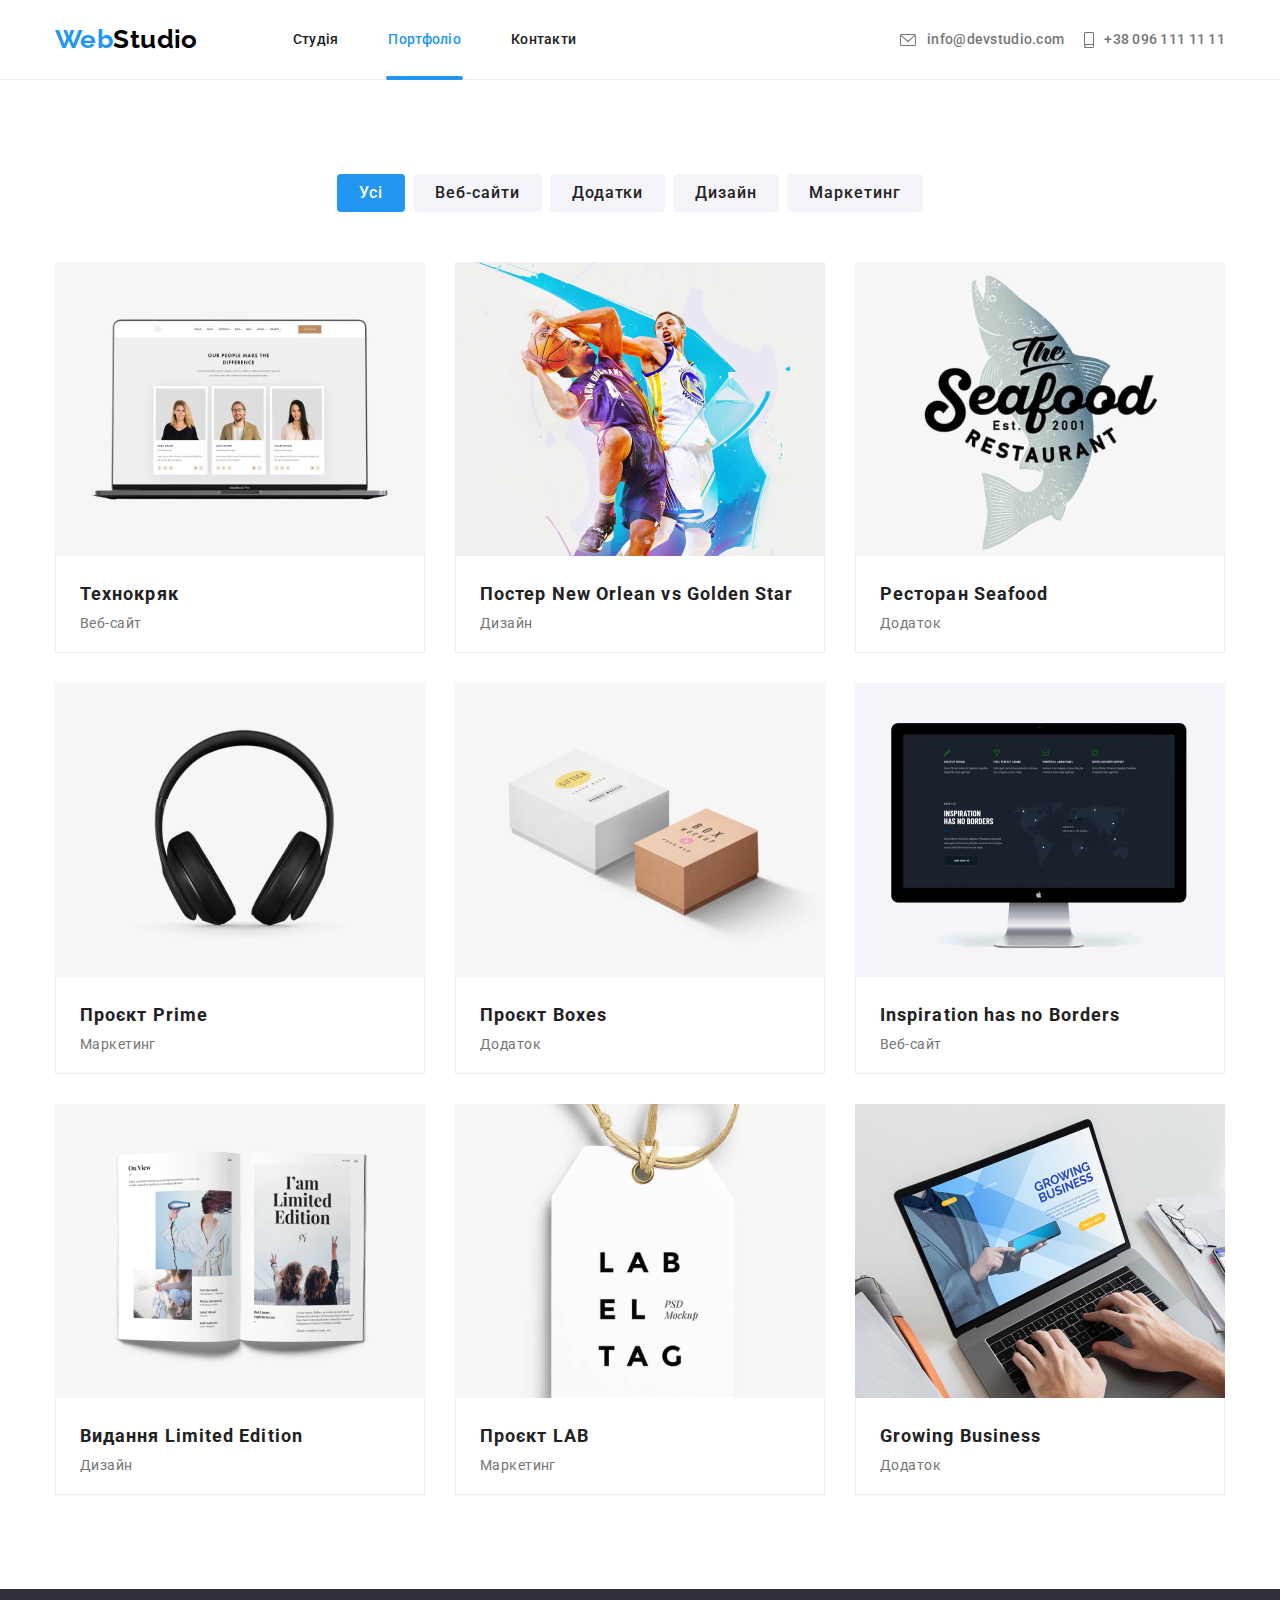
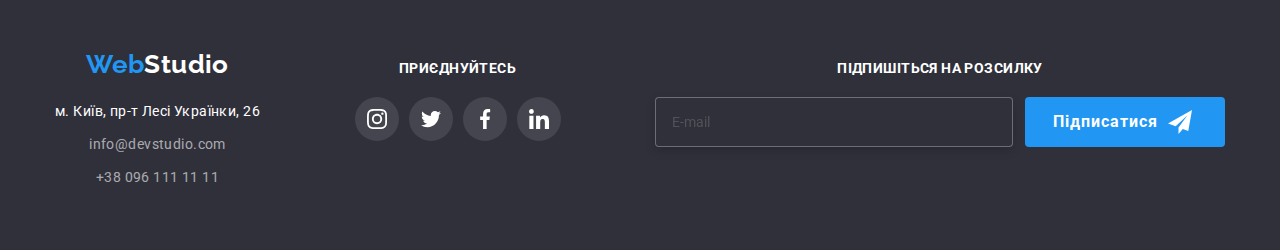
==== portfolio.html @ 7c8ab650 "allmost done" ====
<!DOCTYPE html>
<html lang="en">
  <head>
    <meta charset="UTF-8" />
    <meta http-equiv="X-UA-Compatible" content="IE=edge" />
    <meta name="viewport" content="width=device-width, initial-scale=1.0" />

    <title>Document</title>

    <!-- ШРИФТЫ -->
    <link rel="preconnect" href="https://fonts.googleapis.com" />
    <link rel="preconnect" href="https://fonts.gstatic.com" crossorigin />
    <link
      href="https://fonts.googleapis.com/css2?family=Raleway:wght@700&family=Roboto:wght@400;500;700;900&display=swap"
      rel="stylesheet"
    />

    <!-- NORMOLIZE -->
    <link
      rel="stylesheet"
      href="https://cdn.jsdelivr.net/npm/modern-normalize@1.1.0/modern-normalize.css"
    />
    <!-- SCSS -->
    <link rel="stylesheet" href="./css/main.min.css" />
    <!-- СТАРЫЙ ФАЙЛ CSS -->
    <!-- <link rel="stylesheet" href="./css/styles-old.css" /> -->
    <!-- ОСНОВНОЙ ФАЙЛ CSS -->
    <!-- <link rel="stylesheet" href="./css/styles.css" /> -->
  </head>
  <body>
    <header class="page-header">
      <!-- КОНТЕЙНЕР -->
      <div class="container header-positioner">
        <!-- ЛОГОТИП -->
        <a class="logo logo--dark decoration" href=""
          ><span class="logo__prefix-color">Web</span>Studio</a
        >

        <!-- НАВИГАЦИЯ -->
        <nav class="navigation">
          <ul class="navigation__list list">
            <li class="navigation__item">
              <a class="navigation__link decoration" href="./index.html"
                >Студія</a
              >
            </li>
            <li class="navigation__item">
              <a class="navigation__link decoration navigation__link--active" href="./portfolio.html"
                >Портфоліо</a
              >
            </li>
            <li class="navigation__item">
              <a class="navigation__link decoration" href="">Контакти</a>
            </li>
          </ul>
        </nav>

        <!-- КОНТАКТНАЯ ИНФОРМАЦИЯ -->
        <ul class="contacts__list list">
          <li class="contacts__item">
            <a
              class="contacts__link decoration"
              href="mailto:info@devstudio.com"
            >
              <svg class="contacts__icon" width="18" height="12">
                <use href="./images/sprite.svg#icon-email"></use>
              </svg>
              info@devstudio.com
            </a>
          </li>
          <li class="contacts__item">
            <a class="contacts__link decoration" href="tel:+380961111111">
              <svg class="contacts__icon" width="10" height="16">
                <use href="./images/sprite.svg#icon-smartphone"></use>
              </svg>
              +38 096 111 11 11
            </a>
          </li>
        </ul>
      </div>
    </header>

    <main>
      <section class="section gallary">
        <div class="container">
          <!-- ФИЛЬТР -->
          <div class="filter">
            <h1 class="visually-hidden">примеры наших работ</h1>
            <!-- <h2>фильтр</h2> -->

            <ul class="filter__list list">
              <li class="filter__item">
                <button class="button button--filter filter__item--active" type="button">Усі</button>
              </li>
              <li class="filter__item">
                <button class="button button--filter" type="button">Веб-сайти</button>
              </li>
              <li class="filter__item">
                <button class="button button--filter" type="button">Додатки</button>
              </li>
              <li class="filter__item">
                <button class="button button--filter" type="button">Дизайн</button>
              </li>
              <li class="filter__item">
                <button class="button button--filter" type="button">Маркетинг</button>
              </li>
            </ul>
          </div>

          <!-- НАШИ РАБОТЫ -->
          <div class="works">
            <h2 class="visually-hidden">Примеры работ</h2>

            <ul class="gallary__list list">
              <li class="gallary__item">
                <a class="gallary__link decoration" href="">
                  <div class="gallary__top-wrap">
                    <img
                      class="gallary__img"
                      src="./images/portfolio-1.jpg"
                      alt="приклад проєкту"
                      width="370"
                      height="294"
                    />
                    <p class="gallary__top-text">
                      Ресурс пропонує комплексні пропозиції з різним рівнем
                      функціоналу та сервісів. Все це дозволить відвідувачу
                      отримати вичерпні відомості про компанію чи приватну
                      особу.
                    </p>
                  </div>
                  <div class="gallary__box">
                    <h3 class="gallary__title">Технокряк</h3>
                    <p class="gallary__description">Веб-сайт</p>
                  </div>
                </a>
              </li>

              <li class="gallary__item">
                <a class="gallary__link decoration" href="">
                  <div class="gallary__top-wrap">
                    <img
                      class="gallary__img"
                      src="./images/portfolio-2.jpg"
                      alt="приклад проєкту"
                      width="370"
                      height="294"
                    />
                    <p class="gallary__top-text">
                      Ресурс пропонує комплексні пропозиції з різним рівнем
                      функціоналу та сервісів. Все це дозволить відвідувачу
                      отримати вичерпні відомості про компанію чи приватну
                      особу.
                    </p>
                  </div>
                  <div class="gallary__box">
                    <h3 class="gallary__title">
                      Постер New Orlean vs Golden Star
                    </h3>
                    <p class="gallary__description">Дизайн</p>
                  </div>
                </a>
              </li>

              <li class="gallary__item">
                <a class="gallary__link decoration" href="">
                  <div class="gallary__top-wrap">
                    <img
                      class="gallary__img"
                      src="./images/portfolio-3.jpg"
                      alt="приклад проєкту"
                      width="370"
                      height="294"
                    />
                    <p class="gallary__top-text">
                      Ресурс пропонує комплексні пропозиції з різним рівнем
                      функціоналу та сервісів. Все це дозволить відвідувачу
                      отримати вичерпні відомості про компанію чи приватну
                      особу.
                    </p>
                  </div>
                  <div class="gallary__box">
                    <h3 class="gallary__title">Ресторан Seafood</h3>
                    <p class="gallary__description">Додаток</p>
                  </div>
                </a>
              </li>

              <li class="gallary__item">
                <a class="gallary__link decoration" href="">
                  <div class="gallary__top-wrap">
                    <img
                      class="gallary__img"
                      src="./images/portfolio-4.jpg"
                      alt="приклад проєкту"
                      width="370"
                      height="294"
                    />
                    <p class="gallary__top-text">
                      Ресурс пропонує комплексні пропозиції з різним рівнем
                      функціоналу та сервісів. Все це дозволить відвідувачу
                      отримати вичерпні відомості про компанію чи приватну
                      особу.
                    </p>
                  </div>
                  <div class="gallary__box">
                    <h3 class="gallary__title">Проєкт Prime</h3>
                    <p class="gallary__description">Маркетинг</p>
                  </div>
                </a>
              </li>

              <li class="gallary__item">
                <a class="gallary__link decoration" href="">
                  <div class="gallary__top-wrap">
                    <img
                      class="gallary__img"
                      src="./images/portfolio-5.jpg"
                      alt="приклад проєкту"
                      width="370"
                      height="294"
                    />
                    <p class="gallary__top-text">
                      Ресурс пропонує комплексні пропозиції з різним рівнем
                      функціоналу та сервісів. Все це дозволить відвідувачу
                      отримати вичерпні відомості про компанію чи приватну
                      особу.
                    </p>
                  </div>
                  <div class="gallary__box">
                    <h3 class="gallary__title">Проєкт Boxes</h3>
                    <p class="gallary__description">Додаток</p>
                  </div>
                </a>
              </li>

              <li class="gallary__item">
                <a class="gallary__link decoration" href="">
                  <div class="gallary__top-wrap">
                    <img
                      class="gallary__img"
                      src="./images/portfolio-6.jpg"
                      alt="приклад проєкту"
                      width="370"
                      height="294"
                    />
                    <p class="gallary__top-text">
                      Ресурс пропонує комплексні пропозиції з різним рівнем
                      функціоналу та сервісів. Все це дозволить відвідувачу
                      отримати вичерпні відомості про компанію чи приватну
                      особу.
                    </p>
                  </div>
                  <div class="gallary__box">
                    <h3 class="gallary__title">Inspiration has no Borders</h3>
                    <p class="gallary__description">Веб-сайт</p>
                  </div>
                </a>
              </li>

              <li class="gallary__item">
                <a class="gallary__link decoration" href="">
                  <div class="gallary__top-wrap">
                    <img
                      class="gallary__img"
                      src="./images/portfolio-7.jpg"
                      alt="приклад проєкту"
                      width="370"
                      height="294"
                    />
                    <p class="gallary__top-text">
                      Ресурс пропонує комплексні пропозиції з різним рівнем
                      функціоналу та сервісів. Все це дозволить відвідувачу
                      отримати вичерпні відомості про компанію чи приватну
                      особу.
                    </p>
                  </div>
                  <div class="gallary__box">
                    <h3 class="gallary__title">Видання Limited Edition</h3>
                    <p class="gallary__description">Дизайн</p>
                  </div>
                </a>
              </li>

              <li class="gallary__item">
                <a class="gallary__link decoration" href="">
                  <div class="gallary__top-wrap">
                    <img
                      class="gallary__img"
                      src="./images/portfolio-8.jpg"
                      alt="приклад проєкту"
                      width="370"
                      height="294"
                    />
                    <p class="gallary__top-text">
                      Ресурс пропонує комплексні пропозиції з різним рівнем
                      функціоналу та сервісів. Все це дозволить відвідувачу
                      отримати вичерпні відомості про компанію чи приватну
                      особу.
                    </p>
                  </div>
                  <div class="gallary__box">
                    <h3 class="gallary__title">Проєкт LAB</h3>
                    <p class="gallary__description">Маркетинг</p>
                  </div>
                </a>
              </li>

              <li class="gallary__item">
                <a class="gallary__link decoration" href="">
                  <div class="gallary__top-wrap">
                    <img
                      class="gallary__img"
                      src="./images/portfolio-9.jpg"
                      alt="приклад проєкту"
                      width="370"
                      height="294"
                    />
                    <p class="gallary__top-text">
                      Ресурс пропонує комплексні пропозиції з різним рівнем
                      функціоналу та сервісів. Все це дозволить відвідувачу
                      отримати вичерпні відомості про компанію чи приватну
                      особу.
                    </p>
                  </div>
                  <div class="gallary__box">
                    <h3 class="gallary__title">Growing Business</h3>
                    <p class="gallary__description">Додаток</p>
                  </div>
                </a>
              </li>
            </ul>
          </div>
        </div>
      </section>
    </main>

    <footer>
      <!-- КОНТЕЙНЕР 1200 -->
      <div class="footer container">
        <div class="footer__box">
          <!-- ЛОГО -->
          <a href="./index.html" class="logo logo--light decoration"
            ><span class="logo__prefix-color">Web</span
            >Studio</a
          >
    
          <!-- АДРЕСС -->
          <address class="address">
            <ul class="address__list list">
              <li class="address__item">
                <a
                  class="address__link-map decoration"
                  href="https://bit.ly/3pXMvUd"
                  target="_blank"
                  rel="noopener noreferrer"
                  >м. Київ, пр-т Лесі Українки, 26</a
                >
              </li>
              <li class="address__item">
                <a
                  class="address__link decoration"
                  href="mailto:info@devstudio.com"
                  >info@devstudio.com</a
                >
              </li>
              <li class="address__item">
                <a class="address__link decoration" href="tel:+380961111111"
                  >+38 096 111 11 11</a
                >
              </li>
            </ul>
          </address>
        </div>
        <!-- Второй блок футера!!!!!!!!!!!!!!!!!!!! -->
        <div class="footer__box">
          <h2 class="footer__title">приєднуйтесь</h2>
    
          <ul class="social list">
            <li class="social__item">
              <a href="" class="social__link social__link--dark-background">
                <svg class="social__icone social__icone--white-fill">
                  <use href="./images/sprite.svg#icon-instagram"></use>
                </svg>
              </a>
            </li>
    
            <li class="social__item list">
              <a href="" class="social__link social__link--dark-background">
                <svg class="social__icone social__icone--white-fill">
                  <use href="./images/sprite.svg#icon-twitter"></use>
                </svg>
              </a>
            </li>
    
            <li class="social__item list">
              <a href="" class="social__link social__link--dark-background">
                <svg class="social__icone social__icone--white-fill">
                  <use href="./images/sprite.svg#icon-facebook"></use>
                </svg>
              </a>
            </li>
    
            <li class="social__item list">
              <a href="" class="social__link social__link--dark-background">
                <svg class="social__icone social__icone--white-fill">
                  <use href="./images/sprite.svg#icon-linkedin"></use>
                </svg>
              </a>
            </li>
          </ul>
        </div>
        <!-- третий блок с формой!!!!!!!!!!!!!!!!!!!! -->
        <div class="footer__box footer__box--margin-top">
          <h2 class="footer__title">Підпишіться на розсилку</h2>
          <div class="form-footer form-footer--column">
            <div class="">
              <input
                class="form-footer__input"
                type="email"
                name="user-email-name"
                placeholder="E-mail"
                maxlength="30"
                required
              /> 
            </div>
            <div class="footer__button-wrapper">
              <button class="button button--footer-submit" type="submit">
                Підписатися
                <svg class="button-icone">
                  <use href="./images/sprite.svg#icon-send"></use>
                </svg>
              </button>
            </div>
          </div>
        </div>
      </div>
    </footer>
  </body>
</html>
---- css/main.min.css ----
h1,h2,h3,h4,p{margin-top:0;margin-bottom:0}ul,ol{margin-top:0;margin-bottom:0;padding-left:0}img{display:block}.title{margin-bottom:50px;font-weight:700;font-size:36px;line-height:1.16;text-align:center;color:var(--title-text-color)}a{color:currentColor}address{font-style:normal}.decoration{text-decoration:none}.list{list-style:none}html{box-sizing:border-box}*,*::before,*::after{box-sizing:inherit}body{background-color:var(--main-color);color:var(--primary-text-color);font-weight:400;font-style:normal;font-family:"Roboto",sans-serif;font-size:14px;line-height:1.14;letter-spacing:.03em}.visually-hidden{position:absolute;width:1px;height:1px;margin:-1px;border:0;padding:0;white-space:nowrap;-webkit-clip-path:inset(100%);clip-path:inset(100%);clip:rect(0 0 0 0);overflow:hidden}@media screen and (min-width: 768px){.title{margin-bottom:50px;font-weight:700;font-size:28px;line-height:1.18;text-align:center;color:var(--title-text-color)}}@media screen and (max-width: 767px){.title{font-size:28px;line-height:1.18}}@media screen and (min-width: 1200px){.title{font-size:36px;line-height:1.16}}.contacts__list{display:flex;flex-wrap:wrap;gap:10px;margin-left:auto}@media screen and (min-width: 768px){.contacts__list{flex-direction:column}}@media screen and (min-width: 1200px){.contacts__list{flex-direction:row}}.contacts__link{font-weight:500;letter-spacing:.02em;color:var(--primary-text-color);margin-left:10px;display:flex;align-items:center;transition:color 250ms cubic-bezier(0.4, 0, 0.2, 1)}@media screen and (min-width: 768px){.contacts__link{font-size:12px;line-height:1.16}}@media screen and (min-width: 1200px){.contacts__link{font-size:14px;line-height:1.14}}.contacts__link .contacts__icon{margin-right:10px;transition:fill 250ms cubic-bezier(0.4, 0, 0.2, 1);fill:var(--primary-text-color)}.contacts__link:hover,.contacts__link:focus{color:var(--accent-color)}.contacts__link:hover .contacts__icon,.contacts__link:hover .contacts__icon,.contacts__link:focus .contacts__icon,.contacts__link:focus .contacts__icon{fill:var(--accent-color)}.container{max-width:100%;margin-left:auto;margin-right:auto;padding-left:15px;padding-right:15px}@media screen and (min-width: 480px){.container{width:480px}}@media screen and (min-width: 768px){.container{width:768px}}@media screen and (min-width: 1200px){.container{width:1200px}}.logo{font-weight:700;font-size:26px;line-height:1.2;font-family:"Raleway",sans-serif;display:inline-block}.logo__prefix-color{color:var(--accent-color)}.logo--dark{color:#000}@media screen and (min-width: 768px){.logo--dark{margin-right:88px}}@media screen and (min-width: 768px){.logo--dark{margin-right:93px}}.logo--light{color:var(--main-color);margin-bottom:20px}.backdrop{position:fixed;top:0;width:100%;height:100%;background-color:rgba(0,0,0,.2);transition:opacity 250ms cubic-bezier(0.4, 0, 0.2, 1),visibility 250ms cubic-bezier(0.4, 0, 0.2, 1)}.modal{width:450px;height:609px;top:0;background:#fff;box-shadow:0px 1px 3px rgba(0,0,0,.12),0px 1px 1px rgba(0,0,0,.14),0px 2px 1px rgba(0,0,0,.2);border-radius:4px;position:absolute;top:50%;left:50%;transform:translate(-50%, -50%);padding:40px 39px 40px 41px;transform:translate(-50%, -50%) scale(1) rotate(360deg);transition:transform 250ms cubic-bezier(0.4, 0, 0.2, 1)}@media screen and (min-width: 1200px){.modal{width:528px;min-height:581px}}.backdrop.is-hidden .modal{transform:translate(-50%, -50%) scale(0)}.modal .modal-close{display:flex;width:30px;height:30px;border-radius:50%;border:1px solid rgba(0,0,0,.1);background-color:var(--main-color);justify-content:center;align-items:center;position:absolute;right:8px;top:8px}.close-icone{width:18px;height:18px;transition:fill 250ms cubic-bezier(0.4, 0, 0.2, 1)}.close-icone:hover{fill:var(--accent-color)}.modal-title{font-weight:700;font-size:20px;line-height:1.15;text-align:center;color:var(--title-text-color)}.modal-form{margin-top:12px;display:flex;flex-wrap:wrap;gap:10px}.modal-field{width:100%;position:relative}.modal-field-check-box{text-align:center}.modal-lable{display:block;font-size:12px;letter-spacing:.01em;margin-bottom:4px}.input-wrap{position:relative}.modal-input{width:100%;height:40px;border:1px solid rgba(33,33,33,.2);border-radius:4px;padding-left:42px;font-size:16px;line-height:1.15;color:rgba(0,0,0,.1490196078);transition:border-color 250ms cubic-bezier(0.4, 0, 0.2, 1);outline:none}.modal-input:focus{border-color:var(--accent-color)}.modal-input:focus+.input-icon{fill:var(--accent-color)}.input-icon{width:18px;height:18px;position:absolute;left:12px;top:50%;transform:translateY(-50%);transition:fill 250ms cubic-bezier(0.4, 0, 0.2, 1)}.online-comment{width:100%;height:120px;resize:none;border:1px solid rgba(33,33,33,.2);border-radius:4px;padding:16px;outline:none;transition:border-color 250ms cubic-bezier(0.4, 0, 0.2, 1)}.online-comment:focus{border-color:var(--accent-color)}::-moz-placeholder{color:rgba(117,117,117,.5)}:-ms-input-placeholder{color:rgba(117,117,117,.5)}::placeholder{color:rgba(117,117,117,.5)}.check-text{padding-top:10px;font-weight:400;font-size:12px;line-height:1.16;color:var(--primary-text-color)}@media screen and (min-width: 1200px){.check-text{font-size:14px;line-height:1.71}}.icon-border{display:inline-flex;width:16px;height:15px;border:2px solid var(--title-text-color);border-radius:2px;margin-right:8px;justify-content:center;align-items:center;color:rgba(0,0,0,0);position:relative;bottom:-2px}.check-icon{fill:currentColor}.modal-check:checked+.check-text .icon-border{border-color:var(--accent-color);background-color:var(--accent-color);color:var(--main-color)}.button-box{width:100%;display:flex;justify-content:center;margin-top:20px}.button--modal-position{padding:10px 52px;border:0}.button--modal-position:hover{box-shadow:0px 4px 4px rgba(0,0,0,.15)}.privacy{color:var(--accent-color);position:relative}.privacy::after{content:"";height:.5px;width:100%;background-color:var(--accent-color);position:absolute;bottom:1px;left:0}.social{display:flex;gap:10px;justify-content:center}.social__link{display:flex;border-radius:50%;overflow:hidden;width:44px;height:44px;align-items:center;justify-content:center;transition:background-color 250ms cubic-bezier(0.4, 0, 0.2, 1)}.social__link:hover,.social__link:focus{background-color:var(--accent-color)}.social__link:hover .social__icone,.social__link:focus .social__icone{fill:var(--main-color)}.social__icone{width:20px;height:20px;fill:#afb1b8;transition:fill 250ms cubic-bezier(0.4, 0, 0.2, 1)}.social__link--dark-background{background-color:rgba(255,255,255,.1)}.social__icone--white-fill{fill:var(--main-color)}.address{display:flex;justify-content:center}.address__list{display:flex;flex-direction:column;gap:9px}.address__link-map{line-height:1.71;color:var(--main-color);font-style:normal}.address__link{line-height:1.71;color:rgba(255,255,255,.6);font-style:normal;transition:color 250ms cubic-bezier(0.4, 0, 0.2, 1)}.address__link:hover,.address__link:focus{color:var(--accent-color)}.form-footer{display:flex;flex-wrap:nowrap;gap:20px}.form-footer__input{width:100%;height:50px;border:1px solid rgba(255,255,255,.3);filter:drop-shadow(0px 4px 4px rgba(0, 0, 0, 0.15));border-radius:4px;background:#2f303a;padding:15px 16px;outline:none}.form-footer__input:focus{border-color:var(--accent-color)}@media screen and (min-width: 768px){.form-footer__input{width:450px}}@media screen and (min-width: 1200px){.form-footer__input{width:358px}}.form-footer--column{flex-direction:column}@media screen and (min-width: 1200px){.form-footer--column{flex-direction:row;gap:12px}}.button--footer-submit{padding:10px 28px;border:0;text-align:center;align-items:center;display:flex;align-items:center;gap:10px}.footer__button-wrapper{width:100%;display:flex;justify-content:center}.button--footer-submit{padding:10px 28px;border:0;text-align:center;align-items:center;display:flex;align-items:center;gap:10px;width:200px}.navigation__list{display:flex;flex-wrap:wrap}@media screen and (min-width: 768px){.navigation__list{gap:51px}}@media screen and (min-width: 1200px){.navigation__list{gap:46px}}.navigation__link{font-weight:500;letter-spacing:.02em;color:var(--title-text-color);padding:32px 2px;transition:color 250ms cubic-bezier(0.4, 0, 0.2, 1)}.navigation__link:hover,.navigation__link:focus{color:var(--accent-color)}.navigation__link--active{color:var(--accent-color);position:relative}.navigation__link--active::after{content:"";height:4px;width:100%;border-radius:2px;background-color:var(--accent-color);position:absolute;bottom:-1.5px;left:0}@media screen and (min-width: 768px){.navigation__link--active::after{bottom:-2.6px}}@media screen and (min-width: 1200px){.navigation__link--active::after{bottom:-1.5px}}button{cursor:pointer;border-radius:4px;display:inline-block;border:0;font-weight:700;font-size:16px;line-height:1.88;letter-spacing:.06em;color:var(--main-color);background-color:var(--accent-color);cursor:pointer;text-align:center;transition:box-shadow 250ms cubic-bezier(0.4, 0, 0.2, 1)}.button-icone{width:24px;height:24px;fill:var(--main-color)}.button--medium{padding:10px 32px}.filter{margin-bottom:40px}@media screen and (min-width: 768px){.filter{margin-bottom:30px}}@media screen and (min-width: 1200px){.filter{margin-bottom:50px}}.filter .button:hover,.filter .button:focus{color:var(--main-color);background-color:var(--accent-color);box-shadow:0px 3px 1px rgba(0,0,0,.1),0px 1px 2px rgba(0,0,0,.08),0px 2px 2px rgba(0,0,0,.12)}.filter__list{display:flex;flex-wrap:wrap;gap:15px 8px;padding-right:20px}@media screen and (min-width: 768px){.filter__list{justify-content:center}}@media screen and (min-width: 1200px){.filter__list{justify-content:center}}.filter li .filter__item--active{color:var(--main-color);background-color:var(--accent-color)}.filter__list .button--filter{font-family:Roboto,sans-serif;font-weight:500;font-size:16px;line-height:1.6;color:var(--title-text-color);cursor:pointer;padding:6px 22px;border-radius:4px;border:0;background-color:var(--team-block-color);transition:box-shadow 250ms cubic-bezier(0.4, 0, 0.2, 1),background-color 250ms cubic-bezier(0.4, 0, 0.2, 1)}.about{display:flex;padding-top:94px;padding-bottom:47px;width:480px}@media screen and (min-width: 768px){.about{width:768px}}@media screen and (min-width: 1200px){.about{width:1200px}}.about__list{display:flex;flex-wrap:wrap;gap:30px}.about__item{width:100%}@media screen and (min-width: 768px){.about__item{width:354px}}@media screen and (min-width: 1200px){.about__item{width:270px}}.about__icon-box{background-color:var(--team-block-color);padding:25px 100px;border-radius:4px;margin-bottom:30px;display:flex;justify-content:center}.about__icon-item{width:70px;height:70px}.about__title{font-weight:700;text-transform:uppercase;color:var(--title-text-color);margin-bottom:10px;text-align:center;max-width:480px}@media screen and (min-width: 768px){.about__title{max-width:354px;text-align:start}}@media screen and (min-width: 1200px){.about__title{max-width:270px}}.about__description{font-size:14px;line-height:1.71;max-width:100%}@media screen and (min-width: 768px){.about__description{max-width:354px}}@media screen and (min-width: 1200px){.about__description{max-width:270px}}.footer{padding:60px 0;display:flex;align-items:baseline;justify-content:space-between;flex-wrap:wrap;justify-content:space-around}.footer__title{font-weight:700;font-size:14px;text-transform:uppercase;color:var(--main-color);margin-bottom:20px}.footer__box{display:flex;flex-direction:column}@media screen and (min-width: 768px){.footer__box--margin-top{margin-top:60px}}@media screen and (min-width: 1200px){.footer__box--margin-top{margin-top:0}}footer{background-color:var(--gray-block-color)}@media screen and (min-width: 768px){.footer{padding:60px 0;display:flex;align-items:baseline;flex-wrap:wrap;justify-content:space-around;text-align:center}}@media screen and (max-width: 767px){.footer{padding:60px 15px;flex-direction:column;align-items:center;gap:60px}.footer__title{font-weight:700;font-size:14px;text-transform:uppercase;color:var(--main-color);margin-bottom:20px}.footer__box{display:flex;flex-direction:column;text-align:center;width:100%}}@media screen and (min-width: 1200px){.footer{padding:60px 15px;justify-content:space-between}.footer__title{font-weight:700;font-size:14px;text-transform:uppercase;color:var(--main-color);margin-bottom:20px}}.header-positioner{display:flex;flex-wrap:wrap;align-items:center}.page-header{border-bottom:1px solid #ececec;padding:16px 0}@media screen and (min-width: 768px){.page-header{padding:21px 0}}@media screen and (min-width: 1200px){.page-header{padding:24px 0}}.hero{background-color:#c4c4c4;padding-top:94px;padding-bottom:94px;background-image:linear-gradient(rgba(47, 48, 58, 0.4), rgba(47, 48, 58, 0.4)),url(../images/hero-imag.jpg);background-size:cover}.hero__wrapper{min-height:412px;display:flex;flex-direction:column;align-items:center;justify-content:center}.hero__title{margin:0 auto 30px;max-width:360px;font-weight:900;font-size:26px;line-height:1.62;text-align:center;letter-spacing:.06em;text-transform:uppercase;color:var(--main-color)}@media screen and (min-width: 1200px){.hero__title{font-size:44px;line-height:1.36;max-width:700px}}.pictures{padding-top:47px;padding-bottom:94px}.pictures__list{display:flex;flex-wrap:wrap;gap:30px}.pictures__wrap{position:relative}.pictures__text{font-weight:700;font-size:14px;line-height:1.14;text-align:center;text-transform:uppercase;color:#fff;position:absolute;bottom:0;left:0;background-color:rgba(47,48,58,.8);width:100%;padding:27px 0}@media screen and (min-width: 768px){.pictures{display:none}}@media screen and (max-width: 767px){.pictures{display:none}}@media screen and (min-width: 1200px){.pictures{display:contents}}.profile-card{background-color:var(--team-block-color);padding:60px 0}@media screen and (min-width: 1200px){.profile-card{padding:94px 0}}.profile-card__list{display:flex;flex-wrap:wrap;gap:30px}.profile-card__item{border-radius:0 0 4px 4px;background-color:var(--main-color);box-shadow:0 1px 3px var(--shadow-1),0 1px 1px var(--shadow-2),0 2px 1px var(--shadow-3)}.profile-card__description{padding-top:30px;padding-bottom:24px;text-align:center;padding-left:10px;padding-right:10px}@media screen and (min-width: 1200px){.profile-card__description{padding-bottom:30px}}.profile-card__title{margin-bottom:10px;font-weight:500;font-size:16px;color:var(--title-text-color)}.profile-card__text{margin-bottom:16px}.profile-card__img{width:450px;height:460px}@media screen and (min-width: 768px){.profile-card__img{width:354px;height:374px}}@media screen and (min-width: 1200px){.profile-card__img{width:270px;height:260px}}.vector-card{padding-top:60px;padding-bottom:60px}@media screen and (min-width: 1200px){.vector-card{padding:94px 0}}.vector-card__title{font-weight:700;font-size:36px;line-height:1.16;text-align:center;color:var(--title-text-color);margin-bottom:30px}@media screen and (min-width: 1200px){.vector-card__title{margin-bottom:50px}}.vector-card__list{display:flex;flex-wrap:wrap;gap:30px;justify-content:center}.vector-card__link{display:flex;overflow:hidden;width:210px;height:92px;border:1px solid #afb1b8;border-radius:4px;align-items:center;justify-content:center;transition:border 250ms cubic-bezier(0.4, 0, 0.2, 1)}@media screen and (min-width: 1200px){.vector-card__link{width:170px;height:92px}}.vector-card__link:hover,.vector-card__link:focus{border:1px solid var(--accent-color)}.vector-card__link:hover .vector-card__icon,.vector-card__link:hover .vector-card__icon,.vector-card__link:focus .vector-card__icon,.vector-card__link:focus .vector-card__icon{fill:var(--accent-color)}.vector-card__icon{fill:#afb1b8;width:106px;height:60px;transition:fill 250ms cubic-bezier(0.4, 0, 0.2, 1)}.gallary{padding:60px 0}@media screen and (min-width: 1200px){.gallary{padding:94px 0}}.gallary__list{display:flex;flex-wrap:wrap;gap:30px}.gallary__item{transition:box-shadow 250ms cubic-bezier(0.4, 0, 0.2, 1)}.gallary__item:hover .gallary__top-text{transform:translateY(0)}.gallary__item:hover,.gallary__item:focus{box-shadow:0px 1px 1px rgba(0,0,0,.12),0px 4px 4px rgba(0,0,0,.06),1px 4px 6px rgba(0,0,0,.16)}.gallary__top-wrap{position:relative;overflow:hidden}.gallary__top-text{position:absolute;top:0;left:0;font-size:18px;line-height:1.6;color:var(--main-color);background-color:rgba(33,150,243,.9);padding:77px 24px;height:100%;transform:translateY(100%);transition:transform 250ms cubic-bezier(0.4, 0, 0.2, 1)}@media screen and (min-width: 768px){.gallary__top-text{padding:49px 24px}}@media screen and (min-width: 1200px){.gallary__top-text{padding:63px 24px}}.gallary__img{display:block;background-color:#fff;width:450px;height:294px}@media screen and (min-width: 768px){.gallary__img{width:354px;height:294px}}@media screen and (min-width: 1200px){.gallary__img{width:370px;height:294px}}.gallary__box{padding-top:20px;padding-left:24px;padding-right:24px;padding-bottom:20px;border-bottom:1px solid #eee;border-left:1px solid #eee;border-right:1px solid #eee}@media screen and (min-width: 768px){.gallary__box{padding-left:24px;padding-right:12px}}@media screen and (min-width: 1200px){.gallary__box{padding-left:24px;padding-right:24px}}.gallary__title{font-weight:700;font-size:18px;line-height:2;letter-spacing:.06em;color:var(--title-text-color);margin-bottom:4px}:root{--primary-text-color: #757575;--title-text-color: #212121;--accent-color: #2196f3;--main-color: #ffffff;--gray-block-color: #2f303a;--team-block-color: #f5f4fa;--transperent-white: rgba(255, 255, 255, 0.6);--shadow-1: rgba(0, 0, 0, 0.12);--shadow-2: rgba(0, 0, 0, 0.14);--shadow-3: rgba(0, 0, 0, 0.2)}.is-hidden{opacity:0;visibility:hidden;pointer-events:none}/*# sourceMappingURL=main.min.css.map */
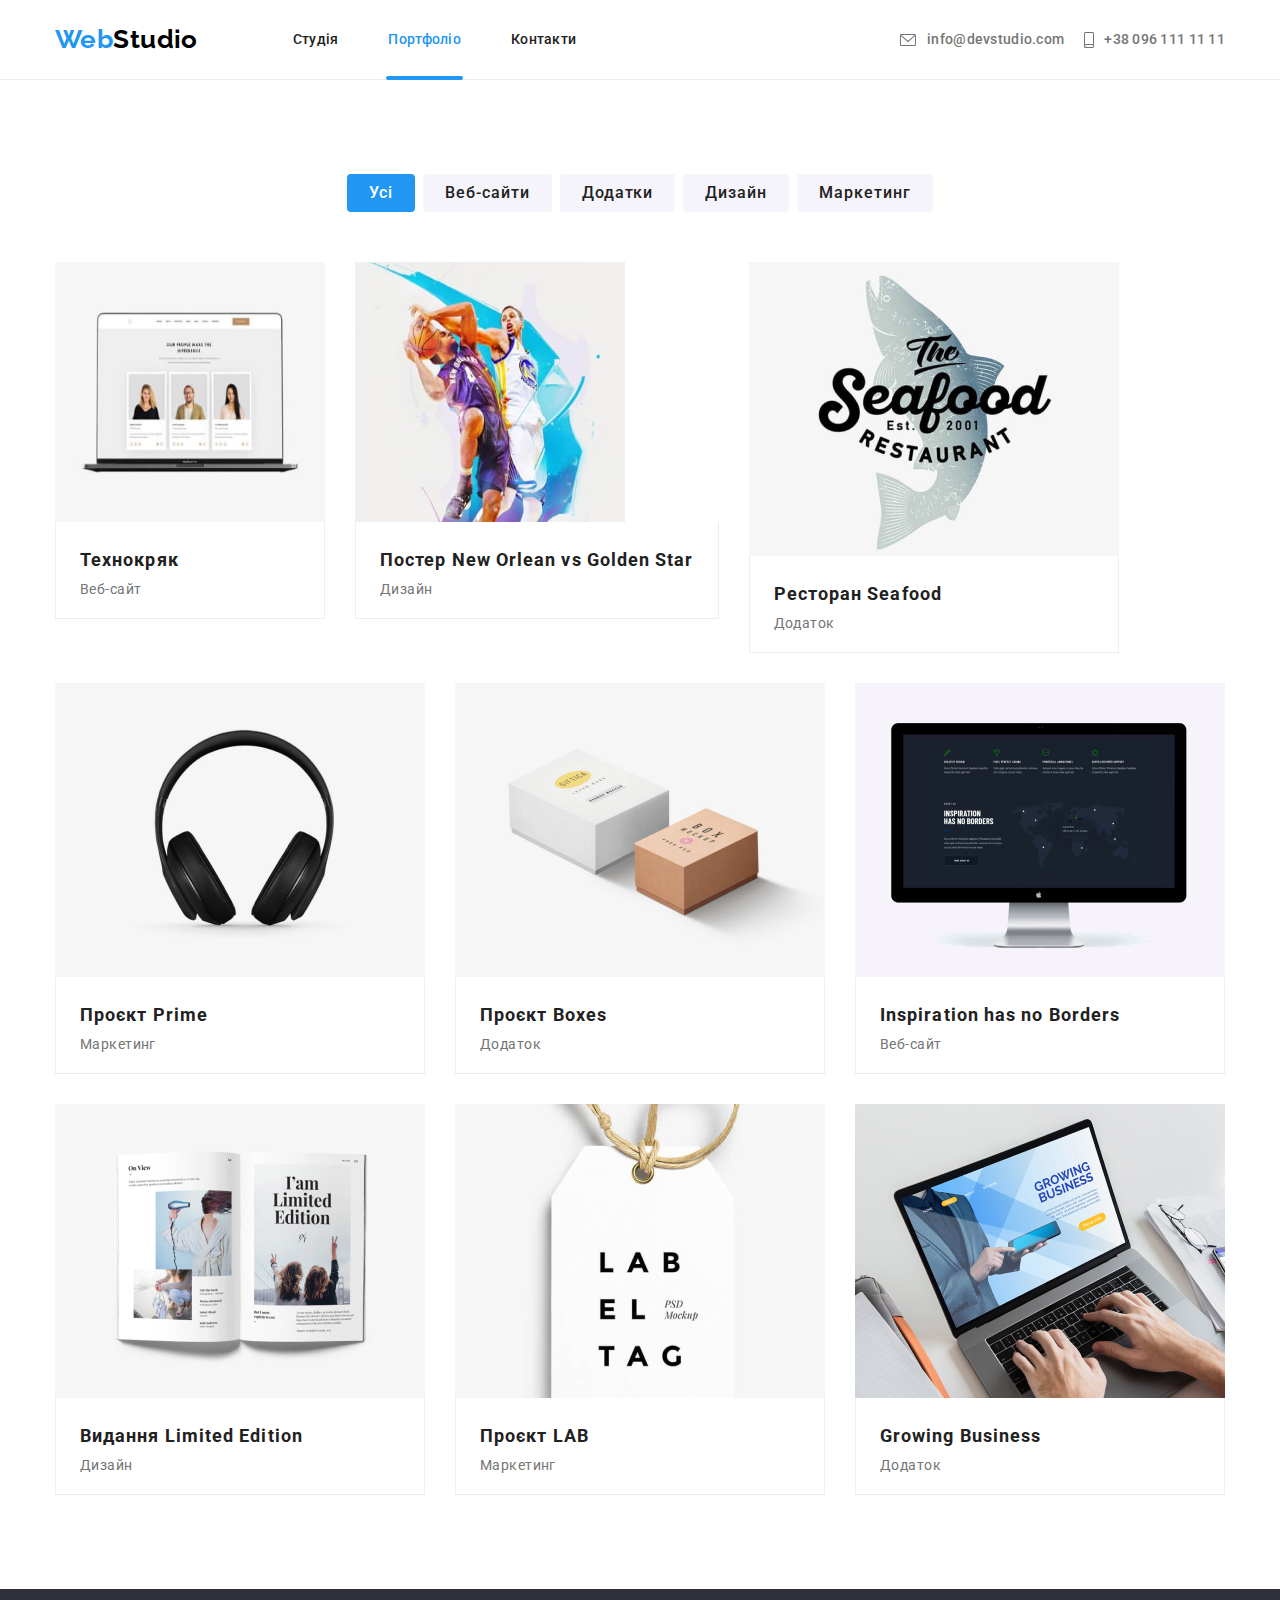
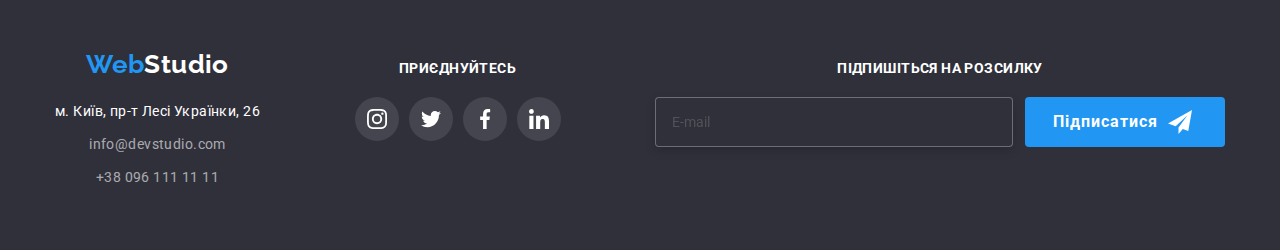
==== commit 9c4df54c: "14-55" ====
--- a/portfolio.html
+++ b/portfolio.html
@@ -115,13 +115,34 @@
               <li class="gallary__item">
                 <a class="gallary__link decoration" href="">
                   <div class="gallary__top-wrap">
-                    <img
-                      class="gallary__img"
-                      src="./images/portfolio-1.jpg"
-                      alt="приклад проєкту"
-                      width="370"
-                      height="294"
-                    />
+                    <picture>
+                      <source
+                        srcset="
+                          ./images/desktop/portfolio/technokryak-desktop.jpg 1x,
+                          ./images/desktop/portfolio/technokryak-desktop@2x.jpg 2x
+                        "
+                        media="(min-width:1200px)"
+                      />
+                      <source
+                        srcset="
+                        ./images/tablet/portfolio/technokryak-tablet.jpg 1x,
+                        ./images/tablet/portfolio/technokryak-tablet@2x.jpg 2x
+                        "
+                        media="(min-width:768px)"
+                      />
+                      <source
+                        srcset="
+                        ./images/mob/portfolio/technokryak-mob.jpg 1x,
+                        ./images/mob/portfolio/technokryak-mob@2x.jpg 2x
+                        "
+                        media="(max-width:767px)"
+                      />
+                      <img
+                        class="profile-card__img"
+                        src="./images/portfolio-1.jpg"
+                        alt="приклад проекту"
+                      />
+                    </picture>
                     <p class="gallary__top-text">
                       Ресурс пропонує комплексні пропозиції з різним рівнем
                       функціоналу та сервісів. Все це дозволить відвідувачу
@@ -139,13 +160,34 @@
               <li class="gallary__item">
                 <a class="gallary__link decoration" href="">
                   <div class="gallary__top-wrap">
-                    <img
-                      class="gallary__img"
-                      src="./images/portfolio-2.jpg"
-                      alt="приклад проєкту"
-                      width="370"
-                      height="294"
-                    />
+                    <picture>
+                      <source
+                        srcset="
+                          ./images/desktop/portfolio/neworlean-desktop.jpg 1x,
+                          ./images/desktop/portfolio/neworlean-desktop@2x.jpg 2x
+                        "
+                        media="(min-width:1200px)"
+                      />
+                      <source
+                        srcset="
+                        ./images/tablet/portfolio/neworlean-tablet.jpg 1x,
+                        ./images/tablet/portfolio/neworlean-tablet@2x.jpg 2x
+                        "
+                        media="(min-width:768px)"
+                      />
+                      <source
+                        srcset="
+                        ./images/mob/portfolio/neworlean-mob.jpg 1x,
+                        ./images/mob/portfolio/neworlean-mob@2x.jpg 2x
+                        "
+                        media="(max-width:767px)"
+                      />
+                      <img
+                        class="profile-card__img"
+                        src="./images/portfolio-2.jpg"
+                        alt="приклад проекту"
+                      />
+                    </picture>
                     <p class="gallary__top-text">
                       Ресурс пропонує комплексні пропозиції з різним рівнем
                       функціоналу та сервісів. Все це дозволить відвідувачу
--- a/css/main.min.css
+++ b/css/main.min.css
@@ -1 +1 @@
-h1,h2,h3,h4,p{margin-top:0;margin-bottom:0}ul,ol{margin-top:0;margin-bottom:0;padding-left:0}img{display:block}.title{margin-bottom:50px;font-weight:700;font-size:36px;line-height:1.16;text-align:center;color:var(--title-text-color)}a{color:currentColor}address{font-style:normal}.decoration{text-decoration:none}.list{list-style:none}html{box-sizing:border-box}*,*::before,*::after{box-sizing:inherit}body{background-color:var(--main-color);color:var(--primary-text-color);font-weight:400;font-style:normal;font-family:"Roboto",sans-serif;font-size:14px;line-height:1.14;letter-spacing:.03em}.visually-hidden{position:absolute;width:1px;height:1px;margin:-1px;border:0;padding:0;white-space:nowrap;-webkit-clip-path:inset(100%);clip-path:inset(100%);clip:rect(0 0 0 0);overflow:hidden}@media screen and (min-width: 768px){.title{margin-bottom:50px;font-weight:700;font-size:28px;line-height:1.18;text-align:center;color:var(--title-text-color)}}@media screen and (max-width: 767px){.title{font-size:28px;line-height:1.18}}@media screen and (min-width: 1200px){.title{font-size:36px;line-height:1.16}}.contacts__list{display:flex;flex-wrap:wrap;gap:10px;margin-left:auto}@media screen and (min-width: 768px){.contacts__list{flex-direction:column}}@media screen and (min-width: 1200px){.contacts__list{flex-direction:row}}.contacts__link{font-weight:500;letter-spacing:.02em;color:var(--primary-text-color);margin-left:10px;display:flex;align-items:center;transition:color 250ms cubic-bezier(0.4, 0, 0.2, 1)}@media screen and (min-width: 768px){.contacts__link{font-size:12px;line-height:1.16}}@media screen and (min-width: 1200px){.contacts__link{font-size:14px;line-height:1.14}}.contacts__link .contacts__icon{margin-right:10px;transition:fill 250ms cubic-bezier(0.4, 0, 0.2, 1);fill:var(--primary-text-color)}.contacts__link:hover,.contacts__link:focus{color:var(--accent-color)}.contacts__link:hover .contacts__icon,.contacts__link:hover .contacts__icon,.contacts__link:focus .contacts__icon,.contacts__link:focus .contacts__icon{fill:var(--accent-color)}.container{max-width:100%;margin-left:auto;margin-right:auto;padding-left:15px;padding-right:15px}@media screen and (min-width: 480px){.container{width:480px}}@media screen and (min-width: 768px){.container{width:768px}}@media screen and (min-width: 1200px){.container{width:1200px}}.logo{font-weight:700;font-size:26px;line-height:1.2;font-family:"Raleway",sans-serif;display:inline-block}.logo__prefix-color{color:var(--accent-color)}.logo--dark{color:#000}@media screen and (min-width: 768px){.logo--dark{margin-right:88px}}@media screen and (min-width: 768px){.logo--dark{margin-right:93px}}.logo--light{color:var(--main-color);margin-bottom:20px}.backdrop{position:fixed;top:0;width:100%;height:100%;background-color:rgba(0,0,0,.2);transition:opacity 250ms cubic-bezier(0.4, 0, 0.2, 1),visibility 250ms cubic-bezier(0.4, 0, 0.2, 1)}.modal{width:450px;height:609px;top:0;background:#fff;box-shadow:0px 1px 3px rgba(0,0,0,.12),0px 1px 1px rgba(0,0,0,.14),0px 2px 1px rgba(0,0,0,.2);border-radius:4px;position:absolute;top:50%;left:50%;transform:translate(-50%, -50%);padding:40px 39px 40px 41px;transform:translate(-50%, -50%) scale(1) rotate(360deg);transition:transform 250ms cubic-bezier(0.4, 0, 0.2, 1)}@media screen and (min-width: 1200px){.modal{width:528px;min-height:581px}}.backdrop.is-hidden .modal{transform:translate(-50%, -50%) scale(0)}.modal .modal-close{display:flex;width:30px;height:30px;border-radius:50%;border:1px solid rgba(0,0,0,.1);background-color:var(--main-color);justify-content:center;align-items:center;position:absolute;right:8px;top:8px}.close-icone{width:18px;height:18px;transition:fill 250ms cubic-bezier(0.4, 0, 0.2, 1)}.close-icone:hover{fill:var(--accent-color)}.modal-title{font-weight:700;font-size:20px;line-height:1.15;text-align:center;color:var(--title-text-color)}.modal-form{margin-top:12px;display:flex;flex-wrap:wrap;gap:10px}.modal-field{width:100%;position:relative}.modal-field-check-box{text-align:center}.modal-lable{display:block;font-size:12px;letter-spacing:.01em;margin-bottom:4px}.input-wrap{position:relative}.modal-input{width:100%;height:40px;border:1px solid rgba(33,33,33,.2);border-radius:4px;padding-left:42px;font-size:16px;line-height:1.15;color:rgba(0,0,0,.1490196078);transition:border-color 250ms cubic-bezier(0.4, 0, 0.2, 1);outline:none}.modal-input:focus{border-color:var(--accent-color)}.modal-input:focus+.input-icon{fill:var(--accent-color)}.input-icon{width:18px;height:18px;position:absolute;left:12px;top:50%;transform:translateY(-50%);transition:fill 250ms cubic-bezier(0.4, 0, 0.2, 1)}.online-comment{width:100%;height:120px;resize:none;border:1px solid rgba(33,33,33,.2);border-radius:4px;padding:16px;outline:none;transition:border-color 250ms cubic-bezier(0.4, 0, 0.2, 1)}.online-comment:focus{border-color:var(--accent-color)}::-moz-placeholder{color:rgba(117,117,117,.5)}:-ms-input-placeholder{color:rgba(117,117,117,.5)}::placeholder{color:rgba(117,117,117,.5)}.check-text{padding-top:10px;font-weight:400;font-size:12px;line-height:1.16;color:var(--primary-text-color)}@media screen and (min-width: 1200px){.check-text{font-size:14px;line-height:1.71}}.icon-border{display:inline-flex;width:16px;height:15px;border:2px solid var(--title-text-color);border-radius:2px;margin-right:8px;justify-content:center;align-items:center;color:rgba(0,0,0,0);position:relative;bottom:-2px}.check-icon{fill:currentColor}.modal-check:checked+.check-text .icon-border{border-color:var(--accent-color);background-color:var(--accent-color);color:var(--main-color)}.button-box{width:100%;display:flex;justify-content:center;margin-top:20px}.button--modal-position{padding:10px 52px;border:0}.button--modal-position:hover{box-shadow:0px 4px 4px rgba(0,0,0,.15)}.privacy{color:var(--accent-color);position:relative}.privacy::after{content:"";height:.5px;width:100%;background-color:var(--accent-color);position:absolute;bottom:1px;left:0}.social{display:flex;gap:10px;justify-content:center}.social__link{display:flex;border-radius:50%;overflow:hidden;width:44px;height:44px;align-items:center;justify-content:center;transition:background-color 250ms cubic-bezier(0.4, 0, 0.2, 1)}.social__link:hover,.social__link:focus{background-color:var(--accent-color)}.social__link:hover .social__icone,.social__link:focus .social__icone{fill:var(--main-color)}.social__icone{width:20px;height:20px;fill:#afb1b8;transition:fill 250ms cubic-bezier(0.4, 0, 0.2, 1)}.social__link--dark-background{background-color:rgba(255,255,255,.1)}.social__icone--white-fill{fill:var(--main-color)}.address{display:flex;justify-content:center}.address__list{display:flex;flex-direction:column;gap:9px}.address__link-map{line-height:1.71;color:var(--main-color);font-style:normal}.address__link{line-height:1.71;color:rgba(255,255,255,.6);font-style:normal;transition:color 250ms cubic-bezier(0.4, 0, 0.2, 1)}.address__link:hover,.address__link:focus{color:var(--accent-color)}.form-footer{display:flex;flex-wrap:nowrap;gap:20px}.form-footer__input{width:100%;height:50px;border:1px solid rgba(255,255,255,.3);filter:drop-shadow(0px 4px 4px rgba(0, 0, 0, 0.15));border-radius:4px;background:#2f303a;padding:15px 16px;outline:none}.form-footer__input:focus{border-color:var(--accent-color)}@media screen and (min-width: 768px){.form-footer__input{width:450px}}@media screen and (min-width: 1200px){.form-footer__input{width:358px}}.form-footer--column{flex-direction:column}@media screen and (min-width: 1200px){.form-footer--column{flex-direction:row;gap:12px}}.button--footer-submit{padding:10px 28px;border:0;text-align:center;align-items:center;display:flex;align-items:center;gap:10px}.footer__button-wrapper{width:100%;display:flex;justify-content:center}.button--footer-submit{padding:10px 28px;border:0;text-align:center;align-items:center;display:flex;align-items:center;gap:10px;width:200px}.navigation__list{display:flex;flex-wrap:wrap}@media screen and (min-width: 768px){.navigation__list{gap:51px}}@media screen and (min-width: 1200px){.navigation__list{gap:46px}}.navigation__link{font-weight:500;letter-spacing:.02em;color:var(--title-text-color);padding:32px 2px;transition:color 250ms cubic-bezier(0.4, 0, 0.2, 1)}.navigation__link:hover,.navigation__link:focus{color:var(--accent-color)}.navigation__link--active{color:var(--accent-color);position:relative}.navigation__link--active::after{content:"";height:4px;width:100%;border-radius:2px;background-color:var(--accent-color);position:absolute;bottom:-1.5px;left:0}@media screen and (min-width: 768px){.navigation__link--active::after{bottom:-2.6px}}@media screen and (min-width: 1200px){.navigation__link--active::after{bottom:-1.5px}}button{cursor:pointer;border-radius:4px;display:inline-block;border:0;font-weight:700;font-size:16px;line-height:1.88;letter-spacing:.06em;color:var(--main-color);background-color:var(--accent-color);cursor:pointer;text-align:center;transition:box-shadow 250ms cubic-bezier(0.4, 0, 0.2, 1)}.button-icone{width:24px;height:24px;fill:var(--main-color)}.button--medium{padding:10px 32px}.filter{margin-bottom:40px}@media screen and (min-width: 768px){.filter{margin-bottom:30px}}@media screen and (min-width: 1200px){.filter{margin-bottom:50px}}.filter .button:hover,.filter .button:focus{color:var(--main-color);background-color:var(--accent-color);box-shadow:0px 3px 1px rgba(0,0,0,.1),0px 1px 2px rgba(0,0,0,.08),0px 2px 2px rgba(0,0,0,.12)}.filter__list{display:flex;flex-wrap:wrap;gap:15px 8px;padding-right:20px}@media screen and (min-width: 768px){.filter__list{justify-content:center}}@media screen and (min-width: 1200px){.filter__list{justify-content:center}}.filter li .filter__item--active{color:var(--main-color);background-color:var(--accent-color)}.filter__list .button--filter{font-family:Roboto,sans-serif;font-weight:500;font-size:16px;line-height:1.6;color:var(--title-text-color);cursor:pointer;padding:6px 22px;border-radius:4px;border:0;background-color:var(--team-block-color);transition:box-shadow 250ms cubic-bezier(0.4, 0, 0.2, 1),background-color 250ms cubic-bezier(0.4, 0, 0.2, 1)}.about{display:flex;padding-top:94px;padding-bottom:47px;width:480px}@media screen and (min-width: 768px){.about{width:768px}}@media screen and (min-width: 1200px){.about{width:1200px}}.about__list{display:flex;flex-wrap:wrap;gap:30px}.about__item{width:100%}@media screen and (min-width: 768px){.about__item{width:354px}}@media screen and (min-width: 1200px){.about__item{width:270px}}.about__icon-box{background-color:var(--team-block-color);padding:25px 100px;border-radius:4px;margin-bottom:30px;display:flex;justify-content:center}.about__icon-item{width:70px;height:70px}.about__title{font-weight:700;text-transform:uppercase;color:var(--title-text-color);margin-bottom:10px;text-align:center;max-width:480px}@media screen and (min-width: 768px){.about__title{max-width:354px;text-align:start}}@media screen and (min-width: 1200px){.about__title{max-width:270px}}.about__description{font-size:14px;line-height:1.71;max-width:100%}@media screen and (min-width: 768px){.about__description{max-width:354px}}@media screen and (min-width: 1200px){.about__description{max-width:270px}}.footer{padding:60px 0;display:flex;align-items:baseline;justify-content:space-between;flex-wrap:wrap;justify-content:space-around}.footer__title{font-weight:700;font-size:14px;text-transform:uppercase;color:var(--main-color);margin-bottom:20px}.footer__box{display:flex;flex-direction:column}@media screen and (min-width: 768px){.footer__box--margin-top{margin-top:60px}}@media screen and (min-width: 1200px){.footer__box--margin-top{margin-top:0}}footer{background-color:var(--gray-block-color)}@media screen and (min-width: 768px){.footer{padding:60px 0;display:flex;align-items:baseline;flex-wrap:wrap;justify-content:space-around;text-align:center}}@media screen and (max-width: 767px){.footer{padding:60px 15px;flex-direction:column;align-items:center;gap:60px}.footer__title{font-weight:700;font-size:14px;text-transform:uppercase;color:var(--main-color);margin-bottom:20px}.footer__box{display:flex;flex-direction:column;text-align:center;width:100%}}@media screen and (min-width: 1200px){.footer{padding:60px 15px;justify-content:space-between}.footer__title{font-weight:700;font-size:14px;text-transform:uppercase;color:var(--main-color);margin-bottom:20px}}.header-positioner{display:flex;flex-wrap:wrap;align-items:center}.page-header{border-bottom:1px solid #ececec;padding:16px 0}@media screen and (min-width: 768px){.page-header{padding:21px 0}}@media screen and (min-width: 1200px){.page-header{padding:24px 0}}.hero{background-color:#c4c4c4;padding-top:94px;padding-bottom:94px;background-image:linear-gradient(rgba(47, 48, 58, 0.4), rgba(47, 48, 58, 0.4)),url(../images/hero-imag.jpg);background-size:cover}.hero__wrapper{min-height:412px;display:flex;flex-direction:column;align-items:center;justify-content:center}.hero__title{margin:0 auto 30px;max-width:360px;font-weight:900;font-size:26px;line-height:1.62;text-align:center;letter-spacing:.06em;text-transform:uppercase;color:var(--main-color)}@media screen and (min-width: 1200px){.hero__title{font-size:44px;line-height:1.36;max-width:700px}}.pictures{padding-top:47px;padding-bottom:94px}.pictures__list{display:flex;flex-wrap:wrap;gap:30px}.pictures__wrap{position:relative}.pictures__text{font-weight:700;font-size:14px;line-height:1.14;text-align:center;text-transform:uppercase;color:#fff;position:absolute;bottom:0;left:0;background-color:rgba(47,48,58,.8);width:100%;padding:27px 0}@media screen and (min-width: 768px){.pictures{display:none}}@media screen and (max-width: 767px){.pictures{display:none}}@media screen and (min-width: 1200px){.pictures{display:contents}}.profile-card{background-color:var(--team-block-color);padding:60px 0}@media screen and (min-width: 1200px){.profile-card{padding:94px 0}}.profile-card__list{display:flex;flex-wrap:wrap;gap:30px}.profile-card__item{border-radius:0 0 4px 4px;background-color:var(--main-color);box-shadow:0 1px 3px var(--shadow-1),0 1px 1px var(--shadow-2),0 2px 1px var(--shadow-3)}.profile-card__description{padding-top:30px;padding-bottom:24px;text-align:center;padding-left:10px;padding-right:10px}@media screen and (min-width: 1200px){.profile-card__description{padding-bottom:30px}}.profile-card__title{margin-bottom:10px;font-weight:500;font-size:16px;color:var(--title-text-color)}.profile-card__text{margin-bottom:16px}.profile-card__img{width:450px;height:460px}@media screen and (min-width: 768px){.profile-card__img{width:354px;height:374px}}@media screen and (min-width: 1200px){.profile-card__img{width:270px;height:260px}}.vector-card{padding-top:60px;padding-bottom:60px}@media screen and (min-width: 1200px){.vector-card{padding:94px 0}}.vector-card__title{font-weight:700;font-size:36px;line-height:1.16;text-align:center;color:var(--title-text-color);margin-bottom:30px}@media screen and (min-width: 1200px){.vector-card__title{margin-bottom:50px}}.vector-card__list{display:flex;flex-wrap:wrap;gap:30px;justify-content:center}.vector-card__link{display:flex;overflow:hidden;width:210px;height:92px;border:1px solid #afb1b8;border-radius:4px;align-items:center;justify-content:center;transition:border 250ms cubic-bezier(0.4, 0, 0.2, 1)}@media screen and (min-width: 1200px){.vector-card__link{width:170px;height:92px}}.vector-card__link:hover,.vector-card__link:focus{border:1px solid var(--accent-color)}.vector-card__link:hover .vector-card__icon,.vector-card__link:hover .vector-card__icon,.vector-card__link:focus .vector-card__icon,.vector-card__link:focus .vector-card__icon{fill:var(--accent-color)}.vector-card__icon{fill:#afb1b8;width:106px;height:60px;transition:fill 250ms cubic-bezier(0.4, 0, 0.2, 1)}.gallary{padding:60px 0}@media screen and (min-width: 1200px){.gallary{padding:94px 0}}.gallary__list{display:flex;flex-wrap:wrap;gap:30px}.gallary__item{transition:box-shadow 250ms cubic-bezier(0.4, 0, 0.2, 1)}.gallary__item:hover .gallary__top-text{transform:translateY(0)}.gallary__item:hover,.gallary__item:focus{box-shadow:0px 1px 1px rgba(0,0,0,.12),0px 4px 4px rgba(0,0,0,.06),1px 4px 6px rgba(0,0,0,.16)}.gallary__top-wrap{position:relative;overflow:hidden}.gallary__top-text{position:absolute;top:0;left:0;font-size:18px;line-height:1.6;color:var(--main-color);background-color:rgba(33,150,243,.9);padding:77px 24px;height:100%;transform:translateY(100%);transition:transform 250ms cubic-bezier(0.4, 0, 0.2, 1)}@media screen and (min-width: 768px){.gallary__top-text{padding:49px 24px}}@media screen and (min-width: 1200px){.gallary__top-text{padding:63px 24px}}.gallary__img{display:block;background-color:#fff;width:450px;height:294px}@media screen and (min-width: 768px){.gallary__img{width:354px;height:294px}}@media screen and (min-width: 1200px){.gallary__img{width:370px;height:294px}}.gallary__box{padding-top:20px;padding-left:24px;padding-right:24px;padding-bottom:20px;border-bottom:1px solid #eee;border-left:1px solid #eee;border-right:1px solid #eee}@media screen and (min-width: 768px){.gallary__box{padding-left:24px;padding-right:12px}}@media screen and (min-width: 1200px){.gallary__box{padding-left:24px;padding-right:24px}}.gallary__title{font-weight:700;font-size:18px;line-height:2;letter-spacing:.06em;color:var(--title-text-color);margin-bottom:4px}:root{--primary-text-color: #757575;--title-text-color: #212121;--accent-color: #2196f3;--main-color: #ffffff;--gray-block-color: #2f303a;--team-block-color: #f5f4fa;--transperent-white: rgba(255, 255, 255, 0.6);--shadow-1: rgba(0, 0, 0, 0.12);--shadow-2: rgba(0, 0, 0, 0.14);--shadow-3: rgba(0, 0, 0, 0.2)}.is-hidden{opacity:0;visibility:hidden;pointer-events:none}/*# sourceMappingURL=main.min.css.map */+h1,h2,h3,h4,p{margin-top:0;margin-bottom:0}ul,ol{margin-top:0;margin-bottom:0;padding-left:0}img{display:block}.title{margin-bottom:50px;font-weight:700;font-size:36px;line-height:1.16;text-align:center;color:var(--title-text-color)}a{color:currentColor}address{font-style:normal}.decoration{text-decoration:none}.list{list-style:none}html{box-sizing:border-box}*,*::before,*::after{box-sizing:inherit}body{background-color:var(--main-color);color:var(--primary-text-color);font-weight:400;font-style:normal;font-family:"Roboto",sans-serif;font-size:14px;line-height:1.14;letter-spacing:.03em}.visually-hidden{position:absolute;width:1px;height:1px;margin:-1px;border:0;padding:0;white-space:nowrap;-webkit-clip-path:inset(100%);clip-path:inset(100%);clip:rect(0 0 0 0);overflow:hidden}@media screen and (min-width: 768px){.title{margin-bottom:50px;font-weight:700;font-size:28px;line-height:1.18;text-align:center;color:var(--title-text-color)}}@media screen and (max-width: 767px){.title{font-size:28px;line-height:1.18}}@media screen and (min-width: 1200px){.title{font-size:36px;line-height:1.16}}.contacts__list{display:flex;flex-wrap:wrap;gap:10px;margin-left:auto;display:none}@media screen and (min-width: 768px){.contacts__list{flex-direction:column;display:flex}}@media screen and (min-width: 1200px){.contacts__list{flex-direction:row}}.contacts__link{font-weight:500;letter-spacing:.02em;color:var(--primary-text-color);margin-left:10px;display:flex;align-items:center;transition:color 250ms cubic-bezier(0.4, 0, 0.2, 1)}@media screen and (min-width: 768px){.contacts__link{font-size:12px;line-height:1.16}}@media screen and (min-width: 1200px){.contacts__link{font-size:14px;line-height:1.14}}.contacts__link .contacts__icon{margin-right:10px;transition:fill 250ms cubic-bezier(0.4, 0, 0.2, 1);fill:var(--primary-text-color)}.contacts__link:hover,.contacts__link:focus{color:var(--accent-color)}.contacts__link:hover .contacts__icon,.contacts__link:hover .contacts__icon,.contacts__link:focus .contacts__icon,.contacts__link:focus .contacts__icon{fill:var(--accent-color)}.container{max-width:100%;margin-left:auto;margin-right:auto;padding-left:15px;padding-right:15px}@media screen and (min-width: 480px){.container{width:480px}}@media screen and (min-width: 768px){.container{width:768px}}@media screen and (min-width: 1200px){.container{width:1200px}}.logo{font-weight:700;font-size:26px;line-height:1.2;font-family:"Raleway",sans-serif;display:inline-block}.logo__prefix-color{color:var(--accent-color)}.logo--dark{color:#000}@media screen and (min-width: 768px){.logo--dark{margin-right:88px}}@media screen and (min-width: 768px){.logo--dark{margin-right:93px}}.logo--light{color:var(--main-color);margin-bottom:20px}.backdrop{position:fixed;top:0;width:100%;height:100%;background-color:rgba(0,0,0,.2);transition:opacity 250ms cubic-bezier(0.4, 0, 0.2, 1),visibility 250ms cubic-bezier(0.4, 0, 0.2, 1)}.modal{width:450px;height:609px;top:0;background:#fff;box-shadow:0px 1px 3px rgba(0,0,0,.12),0px 1px 1px rgba(0,0,0,.14),0px 2px 1px rgba(0,0,0,.2);border-radius:4px;position:absolute;top:50%;left:50%;transform:translate(-50%, -50%);padding:40px 39px 40px 41px;transform:translate(-50%, -50%) scale(1) rotate(360deg);transition:transform 250ms cubic-bezier(0.4, 0, 0.2, 1)}@media screen and (min-width: 1200px){.modal{width:528px;min-height:581px}}.backdrop.is-hidden .modal{transform:translate(-50%, -50%) scale(0)}.modal .modal-close{display:flex;width:30px;height:30px;border-radius:50%;border:1px solid rgba(0,0,0,.1);background-color:var(--main-color);justify-content:center;align-items:center;position:absolute;right:8px;top:8px}.close-icone{width:18px;height:18px;transition:fill 250ms cubic-bezier(0.4, 0, 0.2, 1)}.close-icone:hover{fill:var(--accent-color)}.modal-title{font-weight:700;font-size:20px;line-height:1.15;text-align:center;color:var(--title-text-color)}.modal-form{margin-top:12px;display:flex;flex-wrap:wrap;gap:10px}.modal-field{width:100%;position:relative}.modal-field-check-box{text-align:center}.modal-lable{display:block;font-size:12px;letter-spacing:.01em;margin-bottom:4px}.input-wrap{position:relative}.modal-input{width:100%;height:40px;border:1px solid rgba(33,33,33,.2);border-radius:4px;padding-left:42px;font-size:16px;line-height:1.15;color:rgba(0,0,0,.1490196078);transition:border-color 250ms cubic-bezier(0.4, 0, 0.2, 1);outline:none}.modal-input:focus{border-color:var(--accent-color)}.modal-input:focus+.input-icon{fill:var(--accent-color)}.input-icon{width:18px;height:18px;position:absolute;left:12px;top:50%;transform:translateY(-50%);transition:fill 250ms cubic-bezier(0.4, 0, 0.2, 1)}.online-comment{width:100%;height:120px;resize:none;border:1px solid rgba(33,33,33,.2);border-radius:4px;padding:16px;outline:none;transition:border-color 250ms cubic-bezier(0.4, 0, 0.2, 1)}.online-comment:focus{border-color:var(--accent-color)}::-moz-placeholder{color:rgba(117,117,117,.5)}:-ms-input-placeholder{color:rgba(117,117,117,.5)}::placeholder{color:rgba(117,117,117,.5)}.check-text{padding-top:10px;font-weight:400;font-size:12px;line-height:1.16;color:var(--primary-text-color)}@media screen and (min-width: 1200px){.check-text{font-size:14px;line-height:1.71}}.icon-border{display:inline-flex;width:16px;height:15px;border:2px solid var(--title-text-color);border-radius:2px;margin-right:8px;justify-content:center;align-items:center;color:rgba(0,0,0,0);position:relative;bottom:-2px}.check-icon{fill:currentColor}.modal-check:checked+.check-text .icon-border{border-color:var(--accent-color);background-color:var(--accent-color);color:var(--main-color)}.button-box{width:100%;display:flex;justify-content:center;margin-top:20px}.button--modal-position{padding:10px 52px;border:0}.button--modal-position:hover{box-shadow:0px 4px 4px rgba(0,0,0,.15)}.privacy{color:var(--accent-color);position:relative}.privacy::after{content:"";height:.5px;width:100%;background-color:var(--accent-color);position:absolute;bottom:1px;left:0}.social{display:flex;gap:10px;justify-content:center}.social__link{display:flex;border-radius:50%;overflow:hidden;width:44px;height:44px;align-items:center;justify-content:center;transition:background-color 250ms cubic-bezier(0.4, 0, 0.2, 1)}.social__link:hover,.social__link:focus{background-color:var(--accent-color)}.social__link:hover .social__icone,.social__link:focus .social__icone{fill:var(--main-color)}.social__icone{width:20px;height:20px;fill:#afb1b8;transition:fill 250ms cubic-bezier(0.4, 0, 0.2, 1)}.social__link--dark-background{background-color:rgba(255,255,255,.1)}.social__icone--white-fill{fill:var(--main-color)}.address{display:flex;justify-content:center}.address__list{display:flex;flex-direction:column;gap:9px}.address__link-map{line-height:1.71;color:var(--main-color);font-style:normal}.address__link{line-height:1.71;color:rgba(255,255,255,.6);font-style:normal;transition:color 250ms cubic-bezier(0.4, 0, 0.2, 1)}.address__link:hover,.address__link:focus{color:var(--accent-color)}.form-footer{display:flex;flex-wrap:nowrap;gap:20px}.form-footer__input{width:100%;height:50px;border:1px solid rgba(255,255,255,.3);filter:drop-shadow(0px 4px 4px rgba(0, 0, 0, 0.15));border-radius:4px;background:#2f303a;padding:15px 16px;outline:none}.form-footer__input:focus{border-color:var(--accent-color)}@media screen and (min-width: 768px){.form-footer__input{width:450px}}@media screen and (min-width: 1200px){.form-footer__input{width:358px}}.form-footer--column{flex-direction:column}@media screen and (min-width: 1200px){.form-footer--column{flex-direction:row;gap:12px}}.button--footer-submit{padding:10px 28px;border:0;text-align:center;align-items:center;display:flex;align-items:center;gap:10px}.footer__button-wrapper{width:100%;display:flex;justify-content:center}.button--footer-submit{padding:10px 28px;border:0;text-align:center;align-items:center;display:flex;align-items:center;gap:10px;width:200px}.navigation{display:none}@media screen and (min-width: 768px){.navigation{display:contents}}.navigation__list{display:flex;flex-wrap:wrap}@media screen and (min-width: 768px){.navigation__list{gap:51px}}@media screen and (min-width: 1200px){.navigation__list{gap:46px}}.navigation__link{font-weight:500;letter-spacing:.02em;color:var(--title-text-color);padding:32px 2px;transition:color 250ms cubic-bezier(0.4, 0, 0.2, 1)}.navigation__link:hover,.navigation__link:focus{color:var(--accent-color)}.navigation__link--active{color:var(--accent-color);position:relative}.navigation__link--active::after{content:"";height:4px;width:100%;border-radius:2px;background-color:var(--accent-color);position:absolute;bottom:-1.5px;left:0}@media screen and (min-width: 768px){.navigation__link--active::after{bottom:-2.6px}}@media screen and (min-width: 1200px){.navigation__link--active::after{bottom:-1.5px}}button{cursor:pointer;border-radius:4px;display:inline-block;border:0;font-weight:700;font-size:16px;line-height:1.88;letter-spacing:.06em;color:var(--main-color);background-color:var(--accent-color);cursor:pointer;text-align:center;transition:box-shadow 250ms cubic-bezier(0.4, 0, 0.2, 1)}.button-icone{width:24px;height:24px;fill:var(--main-color)}.button--medium{padding:10px 32px}.filter{margin-bottom:40px}@media screen and (min-width: 768px){.filter{margin-bottom:30px}}@media screen and (min-width: 1200px){.filter{margin-bottom:50px}}.filter .button:hover,.filter .button:focus{color:var(--main-color);background-color:var(--accent-color);box-shadow:0px 3px 1px rgba(0,0,0,.1),0px 1px 2px rgba(0,0,0,.08),0px 2px 2px rgba(0,0,0,.12)}.filter__list{display:flex;flex-wrap:wrap;gap:15px 8px}@media screen and (min-width: 768px){.filter__list{justify-content:center}}@media screen and (min-width: 1200px){.filter__list{justify-content:center}}.filter li .filter__item--active{color:var(--main-color);background-color:var(--accent-color)}.filter__list .button--filter{font-family:Roboto,sans-serif;font-weight:500;font-size:16px;line-height:1.6;color:var(--title-text-color);cursor:pointer;padding:6px 22px;border-radius:4px;border:0;background-color:var(--team-block-color);transition:box-shadow 250ms cubic-bezier(0.4, 0, 0.2, 1),background-color 250ms cubic-bezier(0.4, 0, 0.2, 1)}.menu-open{margin-left:auto}@media screen and (min-width: 768px){.menu-open{display:none}}.menu-close{background-color:var(--main-color);position:absolute;right:25px;top:21px;justify-content:center;align-items:center}.menu-close-icone{width:19px;height:19px;transition:fill 250ms cubic-bezier(0.4, 0, 0.2, 1)}.menu-close-icone:hover{fill:var(--accent-color)}.mob-menu{display:block;position:absolute;top:0;left:0;background-color:#fff;width:100vw;height:100vh;padding:48px 40px;display:flex;flex-direction:column;justify-content:space-between}.mob-menu__list{display:flex;flex-direction:column;gap:32px}.mob-menu__link{font-weight:500;font-size:40px;line-height:1.2;letter-spacing:.02em;color:#212121}.mob-menu-bot{display:flex;flex-direction:column;gap:64px}.mob-menu-connect-list{display:flex;flex-direction:column;gap:32px}.mob-menu-connect-link{margin-top:auto;font-weight:500;font-size:34px;line-height:1.1764705882;letter-spacing:.02em;color:#2196f3}.mob-menu-connect-link-p{font-weight:500;font-size:24px;line-height:28px;letter-spacing:.02em;color:#757575}.mob-menu-social{display:flex;gap:10px}.mob-menu-social__link{font-weight:500;font-size:18px;line-height:1.2222222222;position:relative;letter-spacing:.02em;color:#2196f3}.mob-menu-social-span{display:flex;gap:10px}.mob-menu-social-span:after{content:"";display:block;width:1px;height:22px;background-color:var(--accent-color)}.menu-open__icon{display:flex;width:24px;height:16px;align-items:center;justify-content:center}.menu-open{background-color:rgba(0,0,0,0)}.about{display:flex;padding-top:60px;padding-bottom:60px;width:480px}@media screen and (min-width: 768px){.about{width:768px}}@media screen and (min-width: 1200px){.about{width:1200px;padding-top:94px;padding-bottom:47px}}.about__list{display:flex;flex-wrap:wrap;gap:30px}.about__item{width:100%}@media screen and (min-width: 768px){.about__item{width:354px}}@media screen and (min-width: 1200px){.about__item{width:270px}}.about__icon-box{background-color:var(--team-block-color);padding:25px 100px;border-radius:4px;margin-bottom:30px;display:flex;justify-content:center}.about__icon-item{width:70px;height:70px}.about__title{font-weight:700;text-transform:uppercase;color:var(--title-text-color);margin-bottom:10px;text-align:center;max-width:480px}@media screen and (min-width: 768px){.about__title{max-width:354px;text-align:start}}@media screen and (min-width: 1200px){.about__title{max-width:270px}}.about__description{font-size:14px;line-height:1.71;max-width:100%}@media screen and (min-width: 768px){.about__description{max-width:354px}}@media screen and (min-width: 1200px){.about__description{max-width:270px}}.footer{padding:60px 0;display:flex;align-items:baseline;justify-content:space-between;flex-wrap:wrap;justify-content:space-around}.footer__title{font-weight:700;font-size:14px;text-transform:uppercase;color:var(--main-color);margin-bottom:20px}.footer__box{display:flex;flex-direction:column}@media screen and (min-width: 768px){.footer__box--margin-top{margin-top:60px}}@media screen and (min-width: 1200px){.footer__box--margin-top{margin-top:0}}footer{background-color:var(--gray-block-color)}@media screen and (min-width: 768px){.footer{padding:60px 0;display:flex;align-items:baseline;flex-wrap:wrap;justify-content:space-around;text-align:center}}@media screen and (max-width: 767px){.footer{padding:60px 15px;flex-direction:column;align-items:center;gap:60px}.footer__title{font-weight:700;font-size:14px;text-transform:uppercase;color:var(--main-color);margin-bottom:20px}.footer__box{display:flex;flex-direction:column;text-align:center;width:100%}}@media screen and (min-width: 1200px){.footer{padding:60px 15px;justify-content:space-between}.footer__title{font-weight:700;font-size:14px;text-transform:uppercase;color:var(--main-color);margin-bottom:20px}}.header-positioner{display:flex;flex-wrap:wrap;align-items:center}.page-header{border-bottom:1px solid #ececec;padding:16px 0}@media screen and (min-width: 768px){.page-header{padding:21px 0}}@media screen and (min-width: 1200px){.page-header{padding:24px 0}}.hero{background-color:#c4c4c4;padding-top:53px;padding-bottom:53px;background-image:linear-gradient(rgba(47, 48, 58, 0.4), rgba(47, 48, 58, 0.4)),url(../images/hero-imag.jpg);background-size:cover}@media screen and (min-width: 1200px){.hero{padding-top:94px;padding-bottom:94px}}@media screen and (max-width: 767px){.hero{background-image:linear-gradient(rgba(47, 48, 58, 0.4), rgba(47, 48, 58, 0.4)),url(../images/mob/studio/header-mob@2x.jpg)}}@media screen and (min-width: 768px){.hero{background-image:linear-gradient(rgba(47, 48, 58, 0.4), rgba(47, 48, 58, 0.4)),url(../images/tablet/studio/header-tablet@2x.jpg)}}@media screen and (min-width: 1200px){.hero{background-image:linear-gradient(rgba(47, 48, 58, 0.4), rgba(47, 48, 58, 0.4)),url(../images/desktop/studio/header-desktop@2x.jpg)}}.hero__wrapper{min-height:412px;display:flex;flex-direction:column;align-items:center;justify-content:center}.hero__title{margin:0 auto 30px;max-width:360px;font-weight:900;font-size:26px;line-height:1.62;text-align:center;letter-spacing:.06em;text-transform:uppercase;color:var(--main-color)}@media screen and (min-width: 1200px){.hero__title{font-size:44px;line-height:1.36;max-width:700px}}.pictures{padding-top:47px;padding-bottom:94px;display:none}@media screen and (min-width: 1200px){.pictures{display:flex}}.pictures__list{display:flex;flex-wrap:wrap;gap:30px}.pictures__wrap{position:relative}.pictures__text{font-weight:700;font-size:14px;line-height:1.14;text-align:center;text-transform:uppercase;color:#fff;position:absolute;bottom:0;left:0;background-color:rgba(47,48,58,.8);width:100%;padding:27px 0}.profile-card{background-color:var(--team-block-color);padding:60px 0}@media screen and (min-width: 1200px){.profile-card{padding:94px 0}}.profile-card__list{display:flex;flex-wrap:wrap;gap:30px}.profile-card__item{border-radius:0 0 4px 4px;background-color:var(--main-color);box-shadow:0 1px 3px var(--shadow-1),0 1px 1px var(--shadow-2),0 2px 1px var(--shadow-3)}.profile-card__description{padding-top:30px;padding-bottom:24px;text-align:center;padding-left:10px;padding-right:10px}@media screen and (min-width: 1200px){.profile-card__description{padding-bottom:30px}}.profile-card__title{margin-bottom:10px;font-weight:500;font-size:16px;color:var(--title-text-color)}.profile-card__text{margin-bottom:16px}.profile-card__img{width:450px;height:460px}@media screen and (min-width: 768px){.profile-card__img{width:354px;height:374px}}@media screen and (min-width: 1200px){.profile-card__img{width:270px;height:260px}}.vector-card{padding-top:60px;padding-bottom:60px}@media screen and (min-width: 1200px){.vector-card{padding:94px 0}}.vector-card__title{font-weight:700;font-size:36px;line-height:1.16;text-align:center;color:var(--title-text-color);margin-bottom:30px}@media screen and (min-width: 1200px){.vector-card__title{margin-bottom:50px}}.vector-card__list{display:flex;flex-wrap:wrap;gap:30px;justify-content:center}.vector-card__link{display:flex;overflow:hidden;width:210px;height:92px;border:1px solid #afb1b8;border-radius:4px;align-items:center;justify-content:center;transition:border 250ms cubic-bezier(0.4, 0, 0.2, 1)}@media screen and (min-width: 1200px){.vector-card__link{width:170px;height:92px}}.vector-card__link:hover,.vector-card__link:focus{border:1px solid var(--accent-color)}.vector-card__link:hover .vector-card__icon,.vector-card__link:hover .vector-card__icon,.vector-card__link:focus .vector-card__icon,.vector-card__link:focus .vector-card__icon{fill:var(--accent-color)}.vector-card__icon{fill:#afb1b8;width:106px;height:60px;transition:fill 250ms cubic-bezier(0.4, 0, 0.2, 1)}.gallary{padding:60px 0}@media screen and (min-width: 1200px){.gallary{padding:94px 0}}.gallary__list{display:flex;flex-wrap:wrap;gap:30px}.gallary__item{transition:box-shadow 250ms cubic-bezier(0.4, 0, 0.2, 1)}.gallary__item:hover .gallary__top-text{transform:translateY(0)}.gallary__item:hover,.gallary__item:focus{box-shadow:0px 1px 1px rgba(0,0,0,.12),0px 4px 4px rgba(0,0,0,.06),1px 4px 6px rgba(0,0,0,.16)}.gallary__top-wrap{position:relative;overflow:hidden}.gallary__top-text{position:absolute;top:0;left:0;font-size:18px;line-height:1.6;color:var(--main-color);background-color:rgba(33,150,243,.9);padding:77px 24px;height:100%;transform:translateY(100%);transition:transform 250ms cubic-bezier(0.4, 0, 0.2, 1)}@media screen and (min-width: 768px){.gallary__top-text{padding:49px 24px}}@media screen and (min-width: 1200px){.gallary__top-text{padding:63px 24px}}.gallary__img{display:block;background-color:#fff;width:450px;height:294px}@media screen and (min-width: 768px){.gallary__img{width:354px;height:294px}}@media screen and (min-width: 1200px){.gallary__img{width:370px;height:294px}}.gallary__box{padding-top:20px;padding-left:24px;padding-right:24px;padding-bottom:20px;border-bottom:1px solid #eee;border-left:1px solid #eee;border-right:1px solid #eee}@media screen and (min-width: 768px){.gallary__box{padding-left:24px;padding-right:12px}}@media screen and (min-width: 1200px){.gallary__box{padding-left:24px;padding-right:24px}}.gallary__title{font-weight:700;font-size:18px;line-height:2;letter-spacing:.06em;color:var(--title-text-color);margin-bottom:4px}:root{--primary-text-color: #757575;--title-text-color: #212121;--accent-color: #2196f3;--main-color: #ffffff;--gray-block-color: #2f303a;--team-block-color: #f5f4fa;--transperent-white: rgba(255, 255, 255, 0.6);--shadow-1: rgba(0, 0, 0, 0.12);--shadow-2: rgba(0, 0, 0, 0.14);--shadow-3: rgba(0, 0, 0, 0.2)}.is-hidden{opacity:0;visibility:hidden;pointer-events:none}/*# sourceMappingURL=main.min.css.map */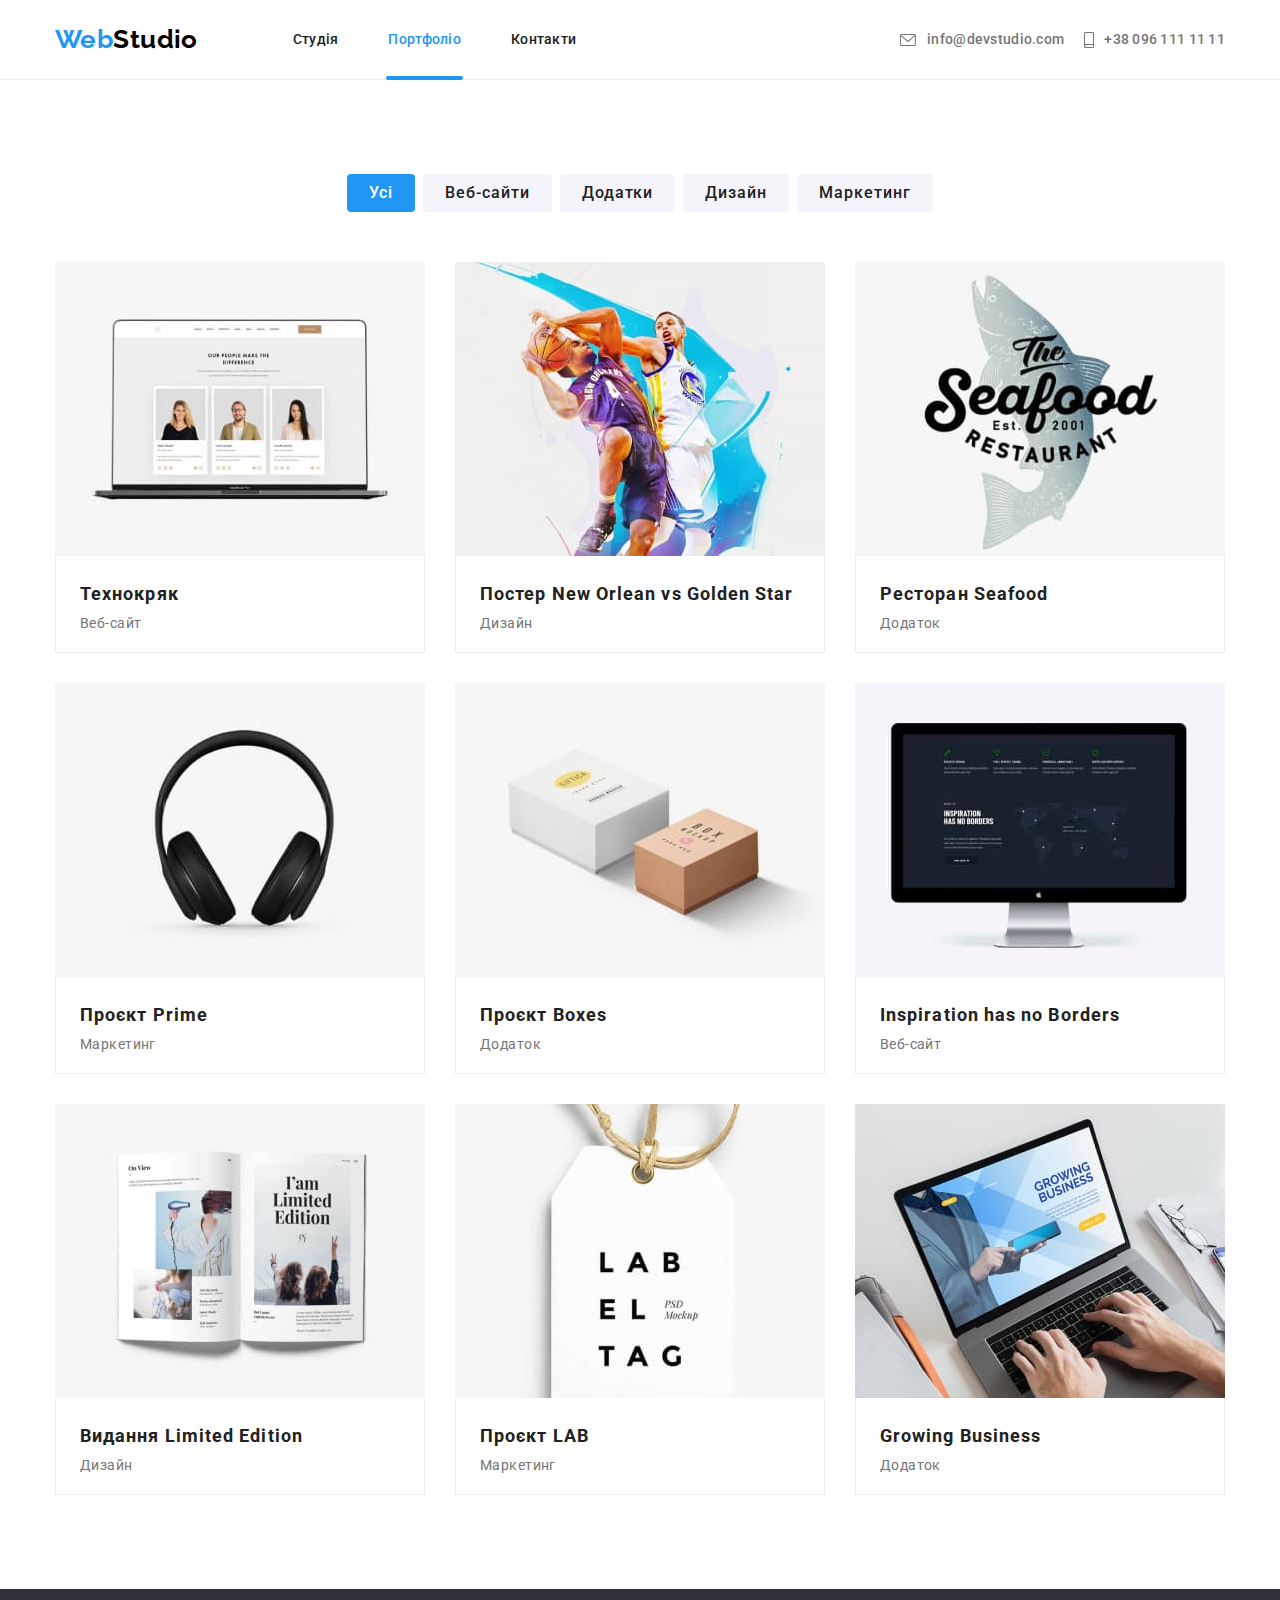
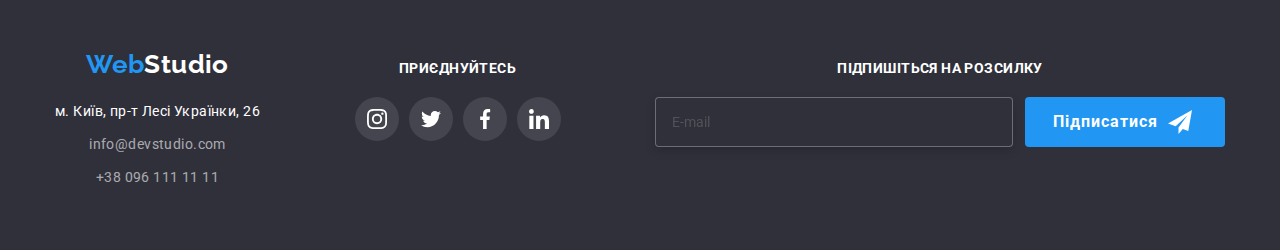
==== commit a4c0f755: "last" ====
--- a/portfolio.html
+++ b/portfolio.html
@@ -139,7 +139,7 @@
                       />
                       <img
                         class="profile-card__img"
-                        src="./images/portfolio-1.jpg"
+                        src="./images/mob/portfolio/technokryak-mob.jpg 1x"
                         alt="приклад проекту"
                       />
                     </picture>
@@ -184,7 +184,7 @@
                       />
                       <img
                         class="profile-card__img"
-                        src="./images/portfolio-2.jpg"
+                        src="./images/mob/portfolio/neworlean-mob.jpg 1x"
                         alt="приклад проекту"
                       />
                     </picture>
@@ -207,13 +207,34 @@
               <li class="gallary__item">
                 <a class="gallary__link decoration" href="">
                   <div class="gallary__top-wrap">
-                    <img
-                      class="gallary__img"
-                      src="./images/portfolio-3.jpg"
-                      alt="приклад проєкту"
-                      width="370"
-                      height="294"
-                    />
+                    <picture>
+                      <source
+                        srcset="
+                          ./images/desktop/portfolio/seafood-desktop.jpg 1x,
+                          ./images/desktop/portfolio/seafood-desktop@2x.jpg 2x
+                        "
+                        media="(min-width:1200px)"
+                      />
+                      <source
+                        srcset="
+                        ./images/tablet/portfolio/seafood-tablet.jpg 1x,
+                        ./images/tablet/portfolio/seafood-tablet@2x.jpg 2x
+                        "
+                        media="(min-width:768px)"
+                      />
+                      <source
+                        srcset="
+                        ./images/mob/portfolio/seafood-mob.jpg 1x,
+                        ./images/mob/portfolio/seafood-mob@2x.jpg 2x
+                        "
+                        media="(max-width:767px)"
+                      />
+                      <img
+                        class="profile-card__img"
+                        src="./images/mob/portfolio/seafood-mob.jpg 1x"
+                        alt="приклад проекту"
+                      />
+                    </picture>
                     <p class="gallary__top-text">
                       Ресурс пропонує комплексні пропозиції з різним рівнем
                       функціоналу та сервісів. Все це дозволить відвідувачу
@@ -231,13 +252,34 @@
               <li class="gallary__item">
                 <a class="gallary__link decoration" href="">
                   <div class="gallary__top-wrap">
-                    <img
-                      class="gallary__img"
-                      src="./images/portfolio-4.jpg"
-                      alt="приклад проєкту"
-                      width="370"
-                      height="294"
-                    />
+                    <picture>
+                      <source
+                        srcset="
+                          ./images/desktop/portfolio/prime-desktop.jpg 1x,
+                          ./images/desktop/portfolio/prime-desktop@2x.jpg 2x
+                        "
+                        media="(min-width:1200px)"
+                      />
+                      <source
+                        srcset="
+                        ./images/tablet/portfolio/prime-tablet.jpg 1x,
+                        ./images/tablet/portfolio/prime-tablet@2x.jpg 2x
+                        "
+                        media="(min-width:768px)"
+                      />
+                      <source
+                        srcset="
+                        ./images/mob/portfolio/prime-mob.jpg 1x,
+                        ./images/mob/portfolio/prime-mob@2x.jpg 2x
+                        "
+                        media="(max-width:767px)"
+                      />
+                      <img
+                        class="profile-card__img"
+                        src="./images/mob/portfolio/prime-mob.jpg 1x"
+                        alt="приклад проекту"
+                      />
+                    </picture>
                     <p class="gallary__top-text">
                       Ресурс пропонує комплексні пропозиції з різним рівнем
                       функціоналу та сервісів. Все це дозволить відвідувачу
@@ -255,13 +297,34 @@
               <li class="gallary__item">
                 <a class="gallary__link decoration" href="">
                   <div class="gallary__top-wrap">
-                    <img
-                      class="gallary__img"
-                      src="./images/portfolio-5.jpg"
-                      alt="приклад проєкту"
-                      width="370"
-                      height="294"
-                    />
+                    <picture>
+                      <source
+                        srcset="
+                          ./images/desktop/portfolio/boxes-desktop.jpg 1x,
+                          ./images/desktop/portfolio/boxes-desktop@2x.jpg 2x
+                        "
+                        media="(min-width:1200px)"
+                      />
+                      <source
+                        srcset="
+                        ./images/tablet/portfolio/boxes-tablet.jpg 1x,
+                        ./images/tablet/portfolio/boxes-tablet@2x.jpg 2x
+                        "
+                        media="(min-width:768px)"
+                      />
+                      <source
+                        srcset="
+                        ./images/mob/portfolio/boxes-mob.jpg 1x,
+                        ./images/mob/portfolio/boxes-mob@2x.jpg 2x
+                        "
+                        media="(max-width:767px)"
+                      />
+                      <img
+                        class="profile-card__img"
+                        src="./images/mob/portfolio/boxes-mob.jpg 1x"
+                        alt="приклад проекту"
+                      />
+                    </picture>
                     <p class="gallary__top-text">
                       Ресурс пропонує комплексні пропозиції з різним рівнем
                       функціоналу та сервісів. Все це дозволить відвідувачу
@@ -279,13 +342,34 @@
               <li class="gallary__item">
                 <a class="gallary__link decoration" href="">
                   <div class="gallary__top-wrap">
-                    <img
-                      class="gallary__img"
-                      src="./images/portfolio-6.jpg"
-                      alt="приклад проєкту"
-                      width="370"
-                      height="294"
-                    />
+                    <picture>
+                      <source
+                        srcset="
+                          ./images/desktop/portfolio/inspiration-desktop.jpg 1x,
+                          ./images/desktop/portfolio/inspiration-desktop@2x.jpg 2x
+                        "
+                        media="(min-width:1200px)"
+                      />
+                      <source
+                        srcset="
+                        ./images/tablet/portfolio/inspiration-tablet.jpg 1x,
+                        ./images/tablet/portfolio/inspiration-tablet@2x.jpg 2x
+                        "
+                        media="(min-width:768px)"
+                      />
+                      <source
+                        srcset="
+                        ./images/mob/portfolio/inspiration-mob.jpg 1x,
+                        ./images/mob/portfolio/inspiration-mob@2x.jpg 2x
+                        "
+                        media="(max-width:767px)"
+                      />
+                      <img
+                        class="profile-card__img"
+                        src="./images/mob/portfolio/inspiration-mob.jpg 1x"
+                        alt="приклад проекту"
+                      />
+                    </picture>
                     <p class="gallary__top-text">
                       Ресурс пропонує комплексні пропозиції з різним рівнем
                       функціоналу та сервісів. Все це дозволить відвідувачу
@@ -303,13 +387,34 @@
               <li class="gallary__item">
                 <a class="gallary__link decoration" href="">
                   <div class="gallary__top-wrap">
-                    <img
-                      class="gallary__img"
-                      src="./images/portfolio-7.jpg"
-                      alt="приклад проєкту"
-                      width="370"
-                      height="294"
-                    />
+                    <picture>
+                      <source
+                        srcset="
+                          ./images/desktop/portfolio/limitededition-desktop.jpg 1x,
+                          ./images/desktop/portfolio/limitededition-desktop@2x.jpg 2x
+                        "
+                        media="(min-width:1200px)"
+                      />
+                      <source
+                        srcset="
+                        ./images/tablet/portfolio/limitededition-tablet.jpg 1x,
+                        ./images/tablet/portfolio/limitededition-tablet@2x.jpg 2x
+                        "
+                        media="(min-width:768px)"
+                      />
+                      <source
+                        srcset="
+                        ./images/mob/portfolio/limitededition-mob.jpg 1x,
+                        ./images/mob/portfolio/limitededition-mob@2x.jpg 2x
+                        "
+                        media="(max-width:767px)"
+                      />
+                      <img
+                        class="profile-card__img"
+                        src="./images/mob/portfolio/limitededition-mob.jpg 1x"
+                        alt="приклад проекту"
+                      />
+                    </picture>
                     <p class="gallary__top-text">
                       Ресурс пропонує комплексні пропозиції з різним рівнем
                       функціоналу та сервісів. Все це дозволить відвідувачу
@@ -327,13 +432,34 @@
               <li class="gallary__item">
                 <a class="gallary__link decoration" href="">
                   <div class="gallary__top-wrap">
-                    <img
-                      class="gallary__img"
-                      src="./images/portfolio-8.jpg"
-                      alt="приклад проєкту"
-                      width="370"
-                      height="294"
-                    />
+                    <picture>
+                      <source
+                        srcset="
+                          ./images/desktop/portfolio/lab-desktop.jpg 1x,
+                          ./images/desktop/portfolio/lab-desktop@2x.jpg 2x
+                        "
+                        media="(min-width:1200px)"
+                      />
+                      <source
+                        srcset="
+                        ./images/tablet/portfolio/lab-tablet.jpg 1x,
+                        ./images/tablet/portfolio/lab-tablet@2x.jpg 2x
+                        "
+                        media="(min-width:768px)"
+                      />
+                      <source
+                        srcset="
+                        ./images/mob/portfolio/lab-mob.jpg 1x,
+                        ./images/mob/portfolio/lab-mob@2x.jpg 2x
+                        "
+                        media="(max-width:767px)"
+                      />
+                      <img
+                        class="profile-card__img"
+                        src="./images/mob/portfolio/lab-mob.jpg 1x"
+                        alt="приклад проекту"
+                      />
+                    </picture>
                     <p class="gallary__top-text">
                       Ресурс пропонує комплексні пропозиції з різним рівнем
                       функціоналу та сервісів. Все це дозволить відвідувачу
@@ -351,13 +477,34 @@
               <li class="gallary__item">
                 <a class="gallary__link decoration" href="">
                   <div class="gallary__top-wrap">
-                    <img
-                      class="gallary__img"
-                      src="./images/portfolio-9.jpg"
-                      alt="приклад проєкту"
-                      width="370"
-                      height="294"
-                    />
+                    <picture>
+                      <source
+                        srcset="
+                          ./images/desktop/portfolio/growingbusiness-desktop.jpg 1x,
+                          ./images/desktop/portfolio/growingbusiness-desktop@2x.jpg 2x
+                        "
+                        media="(min-width:1200px)"
+                      />
+                      <source
+                        srcset="
+                        ./images/tablet/portfolio/growingbusiness-tablet.jpg 1x,
+                        ./images/tablet/portfolio/growingbusiness-tablet@2x.jpg 2x
+                        "
+                        media="(min-width:768px)"
+                      />
+                      <source
+                        srcset="
+                        ./images/mob/portfolio/growingbusiness-mob.jpg 1x,
+                        ./images/mob/portfolio/growingbusiness-mob@2x.jpg 2x
+                        "
+                        media="(max-width:767px)"
+                      />
+                      <img
+                        class="profile-card__img"
+                        src="./images/mob/portfolio/growingbusiness-mob.jpg 1xg"
+                        alt="приклад проекту"
+                      />
+                    </picture>
                     <p class="gallary__top-text">
                       Ресурс пропонує комплексні пропозиції з різним рівнем
                       функціоналу та сервісів. Все це дозволить відвідувачу
--- a/css/main.min.css
+++ b/css/main.min.css
@@ -1 +1 @@
-h1,h2,h3,h4,p{margin-top:0;margin-bottom:0}ul,ol{margin-top:0;margin-bottom:0;padding-left:0}img{display:block}.title{margin-bottom:50px;font-weight:700;font-size:36px;line-height:1.16;text-align:center;color:var(--title-text-color)}a{color:currentColor}address{font-style:normal}.decoration{text-decoration:none}.list{list-style:none}html{box-sizing:border-box}*,*::before,*::after{box-sizing:inherit}body{background-color:var(--main-color);color:var(--primary-text-color);font-weight:400;font-style:normal;font-family:"Roboto",sans-serif;font-size:14px;line-height:1.14;letter-spacing:.03em}.visually-hidden{position:absolute;width:1px;height:1px;margin:-1px;border:0;padding:0;white-space:nowrap;-webkit-clip-path:inset(100%);clip-path:inset(100%);clip:rect(0 0 0 0);overflow:hidden}@media screen and (min-width: 768px){.title{margin-bottom:50px;font-weight:700;font-size:28px;line-height:1.18;text-align:center;color:var(--title-text-color)}}@media screen and (max-width: 767px){.title{font-size:28px;line-height:1.18}}@media screen and (min-width: 1200px){.title{font-size:36px;line-height:1.16}}.contacts__list{display:flex;flex-wrap:wrap;gap:10px;margin-left:auto;display:none}@media screen and (min-width: 768px){.contacts__list{flex-direction:column;display:flex}}@media screen and (min-width: 1200px){.contacts__list{flex-direction:row}}.contacts__link{font-weight:500;letter-spacing:.02em;color:var(--primary-text-color);margin-left:10px;display:flex;align-items:center;transition:color 250ms cubic-bezier(0.4, 0, 0.2, 1)}@media screen and (min-width: 768px){.contacts__link{font-size:12px;line-height:1.16}}@media screen and (min-width: 1200px){.contacts__link{font-size:14px;line-height:1.14}}.contacts__link .contacts__icon{margin-right:10px;transition:fill 250ms cubic-bezier(0.4, 0, 0.2, 1);fill:var(--primary-text-color)}.contacts__link:hover,.contacts__link:focus{color:var(--accent-color)}.contacts__link:hover .contacts__icon,.contacts__link:hover .contacts__icon,.contacts__link:focus .contacts__icon,.contacts__link:focus .contacts__icon{fill:var(--accent-color)}.container{max-width:100%;margin-left:auto;margin-right:auto;padding-left:15px;padding-right:15px}@media screen and (min-width: 480px){.container{width:480px}}@media screen and (min-width: 768px){.container{width:768px}}@media screen and (min-width: 1200px){.container{width:1200px}}.logo{font-weight:700;font-size:26px;line-height:1.2;font-family:"Raleway",sans-serif;display:inline-block}.logo__prefix-color{color:var(--accent-color)}.logo--dark{color:#000}@media screen and (min-width: 768px){.logo--dark{margin-right:88px}}@media screen and (min-width: 768px){.logo--dark{margin-right:93px}}.logo--light{color:var(--main-color);margin-bottom:20px}.backdrop{position:fixed;top:0;width:100%;height:100%;background-color:rgba(0,0,0,.2);transition:opacity 250ms cubic-bezier(0.4, 0, 0.2, 1),visibility 250ms cubic-bezier(0.4, 0, 0.2, 1)}.modal{width:450px;height:609px;top:0;background:#fff;box-shadow:0px 1px 3px rgba(0,0,0,.12),0px 1px 1px rgba(0,0,0,.14),0px 2px 1px rgba(0,0,0,.2);border-radius:4px;position:absolute;top:50%;left:50%;transform:translate(-50%, -50%);padding:40px 39px 40px 41px;transform:translate(-50%, -50%) scale(1) rotate(360deg);transition:transform 250ms cubic-bezier(0.4, 0, 0.2, 1)}@media screen and (min-width: 1200px){.modal{width:528px;min-height:581px}}.backdrop.is-hidden .modal{transform:translate(-50%, -50%) scale(0)}.modal .modal-close{display:flex;width:30px;height:30px;border-radius:50%;border:1px solid rgba(0,0,0,.1);background-color:var(--main-color);justify-content:center;align-items:center;position:absolute;right:8px;top:8px}.close-icone{width:18px;height:18px;transition:fill 250ms cubic-bezier(0.4, 0, 0.2, 1)}.close-icone:hover{fill:var(--accent-color)}.modal-title{font-weight:700;font-size:20px;line-height:1.15;text-align:center;color:var(--title-text-color)}.modal-form{margin-top:12px;display:flex;flex-wrap:wrap;gap:10px}.modal-field{width:100%;position:relative}.modal-field-check-box{text-align:center}.modal-lable{display:block;font-size:12px;letter-spacing:.01em;margin-bottom:4px}.input-wrap{position:relative}.modal-input{width:100%;height:40px;border:1px solid rgba(33,33,33,.2);border-radius:4px;padding-left:42px;font-size:16px;line-height:1.15;color:rgba(0,0,0,.1490196078);transition:border-color 250ms cubic-bezier(0.4, 0, 0.2, 1);outline:none}.modal-input:focus{border-color:var(--accent-color)}.modal-input:focus+.input-icon{fill:var(--accent-color)}.input-icon{width:18px;height:18px;position:absolute;left:12px;top:50%;transform:translateY(-50%);transition:fill 250ms cubic-bezier(0.4, 0, 0.2, 1)}.online-comment{width:100%;height:120px;resize:none;border:1px solid rgba(33,33,33,.2);border-radius:4px;padding:16px;outline:none;transition:border-color 250ms cubic-bezier(0.4, 0, 0.2, 1)}.online-comment:focus{border-color:var(--accent-color)}::-moz-placeholder{color:rgba(117,117,117,.5)}:-ms-input-placeholder{color:rgba(117,117,117,.5)}::placeholder{color:rgba(117,117,117,.5)}.check-text{padding-top:10px;font-weight:400;font-size:12px;line-height:1.16;color:var(--primary-text-color)}@media screen and (min-width: 1200px){.check-text{font-size:14px;line-height:1.71}}.icon-border{display:inline-flex;width:16px;height:15px;border:2px solid var(--title-text-color);border-radius:2px;margin-right:8px;justify-content:center;align-items:center;color:rgba(0,0,0,0);position:relative;bottom:-2px}.check-icon{fill:currentColor}.modal-check:checked+.check-text .icon-border{border-color:var(--accent-color);background-color:var(--accent-color);color:var(--main-color)}.button-box{width:100%;display:flex;justify-content:center;margin-top:20px}.button--modal-position{padding:10px 52px;border:0}.button--modal-position:hover{box-shadow:0px 4px 4px rgba(0,0,0,.15)}.privacy{color:var(--accent-color);position:relative}.privacy::after{content:"";height:.5px;width:100%;background-color:var(--accent-color);position:absolute;bottom:1px;left:0}.social{display:flex;gap:10px;justify-content:center}.social__link{display:flex;border-radius:50%;overflow:hidden;width:44px;height:44px;align-items:center;justify-content:center;transition:background-color 250ms cubic-bezier(0.4, 0, 0.2, 1)}.social__link:hover,.social__link:focus{background-color:var(--accent-color)}.social__link:hover .social__icone,.social__link:focus .social__icone{fill:var(--main-color)}.social__icone{width:20px;height:20px;fill:#afb1b8;transition:fill 250ms cubic-bezier(0.4, 0, 0.2, 1)}.social__link--dark-background{background-color:rgba(255,255,255,.1)}.social__icone--white-fill{fill:var(--main-color)}.address{display:flex;justify-content:center}.address__list{display:flex;flex-direction:column;gap:9px}.address__link-map{line-height:1.71;color:var(--main-color);font-style:normal}.address__link{line-height:1.71;color:rgba(255,255,255,.6);font-style:normal;transition:color 250ms cubic-bezier(0.4, 0, 0.2, 1)}.address__link:hover,.address__link:focus{color:var(--accent-color)}.form-footer{display:flex;flex-wrap:nowrap;gap:20px}.form-footer__input{width:100%;height:50px;border:1px solid rgba(255,255,255,.3);filter:drop-shadow(0px 4px 4px rgba(0, 0, 0, 0.15));border-radius:4px;background:#2f303a;padding:15px 16px;outline:none}.form-footer__input:focus{border-color:var(--accent-color)}@media screen and (min-width: 768px){.form-footer__input{width:450px}}@media screen and (min-width: 1200px){.form-footer__input{width:358px}}.form-footer--column{flex-direction:column}@media screen and (min-width: 1200px){.form-footer--column{flex-direction:row;gap:12px}}.button--footer-submit{padding:10px 28px;border:0;text-align:center;align-items:center;display:flex;align-items:center;gap:10px}.footer__button-wrapper{width:100%;display:flex;justify-content:center}.button--footer-submit{padding:10px 28px;border:0;text-align:center;align-items:center;display:flex;align-items:center;gap:10px;width:200px}.navigation{display:none}@media screen and (min-width: 768px){.navigation{display:contents}}.navigation__list{display:flex;flex-wrap:wrap}@media screen and (min-width: 768px){.navigation__list{gap:51px}}@media screen and (min-width: 1200px){.navigation__list{gap:46px}}.navigation__link{font-weight:500;letter-spacing:.02em;color:var(--title-text-color);padding:32px 2px;transition:color 250ms cubic-bezier(0.4, 0, 0.2, 1)}.navigation__link:hover,.navigation__link:focus{color:var(--accent-color)}.navigation__link--active{color:var(--accent-color);position:relative}.navigation__link--active::after{content:"";height:4px;width:100%;border-radius:2px;background-color:var(--accent-color);position:absolute;bottom:-1.5px;left:0}@media screen and (min-width: 768px){.navigation__link--active::after{bottom:-2.6px}}@media screen and (min-width: 1200px){.navigation__link--active::after{bottom:-1.5px}}button{cursor:pointer;border-radius:4px;display:inline-block;border:0;font-weight:700;font-size:16px;line-height:1.88;letter-spacing:.06em;color:var(--main-color);background-color:var(--accent-color);cursor:pointer;text-align:center;transition:box-shadow 250ms cubic-bezier(0.4, 0, 0.2, 1)}.button-icone{width:24px;height:24px;fill:var(--main-color)}.button--medium{padding:10px 32px}.filter{margin-bottom:40px}@media screen and (min-width: 768px){.filter{margin-bottom:30px}}@media screen and (min-width: 1200px){.filter{margin-bottom:50px}}.filter .button:hover,.filter .button:focus{color:var(--main-color);background-color:var(--accent-color);box-shadow:0px 3px 1px rgba(0,0,0,.1),0px 1px 2px rgba(0,0,0,.08),0px 2px 2px rgba(0,0,0,.12)}.filter__list{display:flex;flex-wrap:wrap;gap:15px 8px}@media screen and (min-width: 768px){.filter__list{justify-content:center}}@media screen and (min-width: 1200px){.filter__list{justify-content:center}}.filter li .filter__item--active{color:var(--main-color);background-color:var(--accent-color)}.filter__list .button--filter{font-family:Roboto,sans-serif;font-weight:500;font-size:16px;line-height:1.6;color:var(--title-text-color);cursor:pointer;padding:6px 22px;border-radius:4px;border:0;background-color:var(--team-block-color);transition:box-shadow 250ms cubic-bezier(0.4, 0, 0.2, 1),background-color 250ms cubic-bezier(0.4, 0, 0.2, 1)}.menu-open{margin-left:auto}@media screen and (min-width: 768px){.menu-open{display:none}}.menu-close{background-color:var(--main-color);position:absolute;right:25px;top:21px;justify-content:center;align-items:center}.menu-close-icone{width:19px;height:19px;transition:fill 250ms cubic-bezier(0.4, 0, 0.2, 1)}.menu-close-icone:hover{fill:var(--accent-color)}.mob-menu{display:block;position:absolute;top:0;left:0;background-color:#fff;width:100vw;height:100vh;padding:48px 40px;display:flex;flex-direction:column;justify-content:space-between}.mob-menu__list{display:flex;flex-direction:column;gap:32px}.mob-menu__link{font-weight:500;font-size:40px;line-height:1.2;letter-spacing:.02em;color:#212121}.mob-menu-bot{display:flex;flex-direction:column;gap:64px}.mob-menu-connect-list{display:flex;flex-direction:column;gap:32px}.mob-menu-connect-link{margin-top:auto;font-weight:500;font-size:34px;line-height:1.1764705882;letter-spacing:.02em;color:#2196f3}.mob-menu-connect-link-p{font-weight:500;font-size:24px;line-height:28px;letter-spacing:.02em;color:#757575}.mob-menu-social{display:flex;gap:10px}.mob-menu-social__link{font-weight:500;font-size:18px;line-height:1.2222222222;position:relative;letter-spacing:.02em;color:#2196f3}.mob-menu-social-span{display:flex;gap:10px}.mob-menu-social-span:after{content:"";display:block;width:1px;height:22px;background-color:var(--accent-color)}.menu-open__icon{display:flex;width:24px;height:16px;align-items:center;justify-content:center}.menu-open{background-color:rgba(0,0,0,0)}.about{display:flex;padding-top:60px;padding-bottom:60px;width:480px}@media screen and (min-width: 768px){.about{width:768px}}@media screen and (min-width: 1200px){.about{width:1200px;padding-top:94px;padding-bottom:47px}}.about__list{display:flex;flex-wrap:wrap;gap:30px}.about__item{width:100%}@media screen and (min-width: 768px){.about__item{width:354px}}@media screen and (min-width: 1200px){.about__item{width:270px}}.about__icon-box{background-color:var(--team-block-color);padding:25px 100px;border-radius:4px;margin-bottom:30px;display:flex;justify-content:center}.about__icon-item{width:70px;height:70px}.about__title{font-weight:700;text-transform:uppercase;color:var(--title-text-color);margin-bottom:10px;text-align:center;max-width:480px}@media screen and (min-width: 768px){.about__title{max-width:354px;text-align:start}}@media screen and (min-width: 1200px){.about__title{max-width:270px}}.about__description{font-size:14px;line-height:1.71;max-width:100%}@media screen and (min-width: 768px){.about__description{max-width:354px}}@media screen and (min-width: 1200px){.about__description{max-width:270px}}.footer{padding:60px 0;display:flex;align-items:baseline;justify-content:space-between;flex-wrap:wrap;justify-content:space-around}.footer__title{font-weight:700;font-size:14px;text-transform:uppercase;color:var(--main-color);margin-bottom:20px}.footer__box{display:flex;flex-direction:column}@media screen and (min-width: 768px){.footer__box--margin-top{margin-top:60px}}@media screen and (min-width: 1200px){.footer__box--margin-top{margin-top:0}}footer{background-color:var(--gray-block-color)}@media screen and (min-width: 768px){.footer{padding:60px 0;display:flex;align-items:baseline;flex-wrap:wrap;justify-content:space-around;text-align:center}}@media screen and (max-width: 767px){.footer{padding:60px 15px;flex-direction:column;align-items:center;gap:60px}.footer__title{font-weight:700;font-size:14px;text-transform:uppercase;color:var(--main-color);margin-bottom:20px}.footer__box{display:flex;flex-direction:column;text-align:center;width:100%}}@media screen and (min-width: 1200px){.footer{padding:60px 15px;justify-content:space-between}.footer__title{font-weight:700;font-size:14px;text-transform:uppercase;color:var(--main-color);margin-bottom:20px}}.header-positioner{display:flex;flex-wrap:wrap;align-items:center}.page-header{border-bottom:1px solid #ececec;padding:16px 0}@media screen and (min-width: 768px){.page-header{padding:21px 0}}@media screen and (min-width: 1200px){.page-header{padding:24px 0}}.hero{background-color:#c4c4c4;padding-top:53px;padding-bottom:53px;background-image:linear-gradient(rgba(47, 48, 58, 0.4), rgba(47, 48, 58, 0.4)),url(../images/hero-imag.jpg);background-size:cover}@media screen and (min-width: 1200px){.hero{padding-top:94px;padding-bottom:94px}}@media screen and (max-width: 767px){.hero{background-image:linear-gradient(rgba(47, 48, 58, 0.4), rgba(47, 48, 58, 0.4)),url(../images/mob/studio/header-mob@2x.jpg)}}@media screen and (min-width: 768px){.hero{background-image:linear-gradient(rgba(47, 48, 58, 0.4), rgba(47, 48, 58, 0.4)),url(../images/tablet/studio/header-tablet@2x.jpg)}}@media screen and (min-width: 1200px){.hero{background-image:linear-gradient(rgba(47, 48, 58, 0.4), rgba(47, 48, 58, 0.4)),url(../images/desktop/studio/header-desktop@2x.jpg)}}.hero__wrapper{min-height:412px;display:flex;flex-direction:column;align-items:center;justify-content:center}.hero__title{margin:0 auto 30px;max-width:360px;font-weight:900;font-size:26px;line-height:1.62;text-align:center;letter-spacing:.06em;text-transform:uppercase;color:var(--main-color)}@media screen and (min-width: 1200px){.hero__title{font-size:44px;line-height:1.36;max-width:700px}}.pictures{padding-top:47px;padding-bottom:94px;display:none}@media screen and (min-width: 1200px){.pictures{display:flex}}.pictures__list{display:flex;flex-wrap:wrap;gap:30px}.pictures__wrap{position:relative}.pictures__text{font-weight:700;font-size:14px;line-height:1.14;text-align:center;text-transform:uppercase;color:#fff;position:absolute;bottom:0;left:0;background-color:rgba(47,48,58,.8);width:100%;padding:27px 0}.profile-card{background-color:var(--team-block-color);padding:60px 0}@media screen and (min-width: 1200px){.profile-card{padding:94px 0}}.profile-card__list{display:flex;flex-wrap:wrap;gap:30px}.profile-card__item{border-radius:0 0 4px 4px;background-color:var(--main-color);box-shadow:0 1px 3px var(--shadow-1),0 1px 1px var(--shadow-2),0 2px 1px var(--shadow-3)}.profile-card__description{padding-top:30px;padding-bottom:24px;text-align:center;padding-left:10px;padding-right:10px}@media screen and (min-width: 1200px){.profile-card__description{padding-bottom:30px}}.profile-card__title{margin-bottom:10px;font-weight:500;font-size:16px;color:var(--title-text-color)}.profile-card__text{margin-bottom:16px}.profile-card__img{width:450px;height:460px}@media screen and (min-width: 768px){.profile-card__img{width:354px;height:374px}}@media screen and (min-width: 1200px){.profile-card__img{width:270px;height:260px}}.vector-card{padding-top:60px;padding-bottom:60px}@media screen and (min-width: 1200px){.vector-card{padding:94px 0}}.vector-card__title{font-weight:700;font-size:36px;line-height:1.16;text-align:center;color:var(--title-text-color);margin-bottom:30px}@media screen and (min-width: 1200px){.vector-card__title{margin-bottom:50px}}.vector-card__list{display:flex;flex-wrap:wrap;gap:30px;justify-content:center}.vector-card__link{display:flex;overflow:hidden;width:210px;height:92px;border:1px solid #afb1b8;border-radius:4px;align-items:center;justify-content:center;transition:border 250ms cubic-bezier(0.4, 0, 0.2, 1)}@media screen and (min-width: 1200px){.vector-card__link{width:170px;height:92px}}.vector-card__link:hover,.vector-card__link:focus{border:1px solid var(--accent-color)}.vector-card__link:hover .vector-card__icon,.vector-card__link:hover .vector-card__icon,.vector-card__link:focus .vector-card__icon,.vector-card__link:focus .vector-card__icon{fill:var(--accent-color)}.vector-card__icon{fill:#afb1b8;width:106px;height:60px;transition:fill 250ms cubic-bezier(0.4, 0, 0.2, 1)}.gallary{padding:60px 0}@media screen and (min-width: 1200px){.gallary{padding:94px 0}}.gallary__list{display:flex;flex-wrap:wrap;gap:30px}.gallary__item{transition:box-shadow 250ms cubic-bezier(0.4, 0, 0.2, 1)}.gallary__item:hover .gallary__top-text{transform:translateY(0)}.gallary__item:hover,.gallary__item:focus{box-shadow:0px 1px 1px rgba(0,0,0,.12),0px 4px 4px rgba(0,0,0,.06),1px 4px 6px rgba(0,0,0,.16)}.gallary__top-wrap{position:relative;overflow:hidden}.gallary__top-text{position:absolute;top:0;left:0;font-size:18px;line-height:1.6;color:var(--main-color);background-color:rgba(33,150,243,.9);padding:77px 24px;height:100%;transform:translateY(100%);transition:transform 250ms cubic-bezier(0.4, 0, 0.2, 1)}@media screen and (min-width: 768px){.gallary__top-text{padding:49px 24px}}@media screen and (min-width: 1200px){.gallary__top-text{padding:63px 24px}}.gallary__img{display:block;background-color:#fff;width:450px;height:294px}@media screen and (min-width: 768px){.gallary__img{width:354px;height:294px}}@media screen and (min-width: 1200px){.gallary__img{width:370px;height:294px}}.gallary__box{padding-top:20px;padding-left:24px;padding-right:24px;padding-bottom:20px;border-bottom:1px solid #eee;border-left:1px solid #eee;border-right:1px solid #eee}@media screen and (min-width: 768px){.gallary__box{padding-left:24px;padding-right:12px}}@media screen and (min-width: 1200px){.gallary__box{padding-left:24px;padding-right:24px}}.gallary__title{font-weight:700;font-size:18px;line-height:2;letter-spacing:.06em;color:var(--title-text-color);margin-bottom:4px}:root{--primary-text-color: #757575;--title-text-color: #212121;--accent-color: #2196f3;--main-color: #ffffff;--gray-block-color: #2f303a;--team-block-color: #f5f4fa;--transperent-white: rgba(255, 255, 255, 0.6);--shadow-1: rgba(0, 0, 0, 0.12);--shadow-2: rgba(0, 0, 0, 0.14);--shadow-3: rgba(0, 0, 0, 0.2)}.is-hidden{opacity:0;visibility:hidden;pointer-events:none}/*# sourceMappingURL=main.min.css.map */+h1,h2,h3,h4,p{margin-top:0;margin-bottom:0}ul,ol{margin-top:0;margin-bottom:0;padding-left:0}img{display:block;width:100%;max-width:100%}.title{margin-bottom:50px;font-weight:700;font-size:36px;line-height:1.16;text-align:center;color:var(--title-text-color)}a{color:currentColor}address{font-style:normal}.decoration{text-decoration:none}.list{list-style:none}html{box-sizing:border-box}*,*::before,*::after{box-sizing:inherit}body{background-color:var(--main-color);color:var(--primary-text-color);font-weight:400;font-style:normal;font-family:"Roboto",sans-serif;font-size:14px;line-height:1.14;letter-spacing:.03em}.visually-hidden{position:absolute;width:1px;height:1px;margin:-1px;border:0;padding:0;white-space:nowrap;-webkit-clip-path:inset(100%);clip-path:inset(100%);clip:rect(0 0 0 0);overflow:hidden}@media screen and (min-width: 768px){.title{margin-bottom:50px;font-weight:700;font-size:28px;line-height:1.18;text-align:center;color:var(--title-text-color)}}@media screen and (max-width: 767px){.title{font-size:28px;line-height:1.18}}@media screen and (min-width: 1200px){.title{font-size:36px;line-height:1.16}}.contacts__list{display:flex;flex-wrap:wrap;gap:10px;margin-left:auto;display:none}@media screen and (min-width: 768px){.contacts__list{flex-direction:column;display:flex}}@media screen and (min-width: 1200px){.contacts__list{flex-direction:row}}.contacts__link{font-weight:500;letter-spacing:.02em;color:var(--primary-text-color);margin-left:10px;display:flex;align-items:center;transition:color 250ms cubic-bezier(0.4, 0, 0.2, 1)}@media screen and (min-width: 768px){.contacts__link{font-size:12px;line-height:1.16}}@media screen and (min-width: 1200px){.contacts__link{font-size:14px;line-height:1.14}}.contacts__link .contacts__icon{margin-right:10px;transition:fill 250ms cubic-bezier(0.4, 0, 0.2, 1);fill:var(--primary-text-color)}.contacts__link:hover,.contacts__link:focus{color:var(--accent-color)}.contacts__link:hover .contacts__icon,.contacts__link:hover .contacts__icon,.contacts__link:focus .contacts__icon,.contacts__link:focus .contacts__icon{fill:var(--accent-color)}.container{max-width:100%;margin-left:auto;margin-right:auto;padding-left:15px;padding-right:15px}@media screen and (min-width: 480px){.container{width:480px}}@media screen and (min-width: 768px){.container{width:768px}}@media screen and (min-width: 1200px){.container{width:1200px}}.logo{font-weight:700;font-size:26px;line-height:1.2;font-family:"Raleway",sans-serif;display:inline-block}.logo__prefix-color{color:var(--accent-color)}.logo--dark{color:#000}@media screen and (min-width: 768px){.logo--dark{margin-right:88px}}@media screen and (min-width: 768px){.logo--dark{margin-right:93px}}.logo--light{color:var(--main-color);margin-bottom:20px}.backdrop{position:fixed;top:0;width:100%;height:100%;background-color:rgba(0,0,0,.2);transition:opacity 250ms cubic-bezier(0.4, 0, 0.2, 1),visibility 250ms cubic-bezier(0.4, 0, 0.2, 1)}.modal{width:450px;height:609px;top:0;background:#fff;box-shadow:0px 1px 3px rgba(0,0,0,.12),0px 1px 1px rgba(0,0,0,.14),0px 2px 1px rgba(0,0,0,.2);border-radius:4px;position:absolute;top:50%;left:50%;transform:translate(-50%, -50%);padding:40px 39px 40px 41px;transform:translate(-50%, -50%) scale(1) rotate(360deg);transition:transform 250ms cubic-bezier(0.4, 0, 0.2, 1)}@media screen and (min-width: 1200px){.modal{width:528px;min-height:581px}}.backdrop.is-hidden .modal{transform:translate(-50%, -50%) scale(0)}.modal .modal-close{display:flex;width:30px;height:30px;border-radius:50%;border:1px solid rgba(0,0,0,.1);background-color:var(--main-color);justify-content:center;align-items:center;position:absolute;right:8px;top:8px}.close-icone{width:18px;height:18px;transition:fill 250ms cubic-bezier(0.4, 0, 0.2, 1)}.close-icone:hover{fill:var(--accent-color)}.modal-title{font-weight:700;font-size:20px;line-height:1.15;text-align:center;color:var(--title-text-color)}.modal-form{margin-top:12px;display:flex;flex-wrap:wrap;gap:10px}.modal-field{width:100%;position:relative}.modal-field-check-box{text-align:center}.modal-lable{display:block;font-size:12px;letter-spacing:.01em;margin-bottom:4px}.input-wrap{position:relative}.modal-input{width:100%;height:40px;border:1px solid rgba(33,33,33,.2);border-radius:4px;padding-left:42px;font-size:16px;line-height:1.15;color:rgba(0,0,0,.1490196078);transition:border-color 250ms cubic-bezier(0.4, 0, 0.2, 1);outline:none}.modal-input:focus{border-color:var(--accent-color)}.modal-input:focus+.input-icon{fill:var(--accent-color)}.input-icon{width:18px;height:18px;position:absolute;left:12px;top:50%;transform:translateY(-50%);transition:fill 250ms cubic-bezier(0.4, 0, 0.2, 1)}.online-comment{width:100%;height:120px;resize:none;border:1px solid rgba(33,33,33,.2);border-radius:4px;padding:16px;outline:none;transition:border-color 250ms cubic-bezier(0.4, 0, 0.2, 1)}.online-comment:focus{border-color:var(--accent-color)}::-moz-placeholder{color:rgba(117,117,117,.5)}:-ms-input-placeholder{color:rgba(117,117,117,.5)}::placeholder{color:rgba(117,117,117,.5)}.check-text{padding-top:10px;font-weight:400;font-size:12px;line-height:1.16;color:var(--primary-text-color)}@media screen and (min-width: 1200px){.check-text{font-size:14px;line-height:1.71}}.icon-border{display:inline-flex;width:16px;height:15px;border:2px solid var(--title-text-color);border-radius:2px;margin-right:8px;justify-content:center;align-items:center;color:rgba(0,0,0,0);position:relative;bottom:-2px}.check-icon{fill:currentColor}.modal-check:checked+.check-text .icon-border{border-color:var(--accent-color);background-color:var(--accent-color);color:var(--main-color)}.button-box{width:100%;display:flex;justify-content:center;margin-top:20px}.button--modal-position{padding:10px 52px;border:0}.button--modal-position:hover{box-shadow:0px 4px 4px rgba(0,0,0,.15)}.privacy{color:var(--accent-color);position:relative}.privacy::after{content:"";height:.5px;width:100%;background-color:var(--accent-color);position:absolute;bottom:1px;left:0}.social{display:flex;gap:10px;justify-content:center}.social__link{display:flex;border-radius:50%;overflow:hidden;width:44px;height:44px;align-items:center;justify-content:center;transition:background-color 250ms cubic-bezier(0.4, 0, 0.2, 1)}.social__link:hover,.social__link:focus{background-color:var(--accent-color)}.social__link:hover .social__icone,.social__link:focus .social__icone{fill:var(--main-color)}.social__icone{width:20px;height:20px;fill:#afb1b8;transition:fill 250ms cubic-bezier(0.4, 0, 0.2, 1)}.social__link--dark-background{background-color:rgba(255,255,255,.1)}.social__icone--white-fill{fill:var(--main-color)}.address{display:flex;justify-content:center}.address__list{display:flex;flex-direction:column;gap:9px}.address__link-map{line-height:1.71;color:var(--main-color);font-style:normal}.address__link{line-height:1.71;color:rgba(255,255,255,.6);font-style:normal;transition:color 250ms cubic-bezier(0.4, 0, 0.2, 1)}.address__link:hover,.address__link:focus{color:var(--accent-color)}.form-footer{display:flex;flex-wrap:nowrap;gap:20px}.form-footer__input{width:100%;height:50px;border:1px solid rgba(255,255,255,.3);filter:drop-shadow(0px 4px 4px rgba(0, 0, 0, 0.15));border-radius:4px;background:#2f303a;padding:15px 16px;outline:none}.form-footer__input:focus{border-color:var(--accent-color)}@media screen and (min-width: 768px){.form-footer__input{width:450px}}@media screen and (min-width: 1200px){.form-footer__input{width:358px}}.form-footer--column{flex-direction:column}@media screen and (min-width: 1200px){.form-footer--column{flex-direction:row;gap:12px}}.button--footer-submit{padding:10px 28px;border:0;text-align:center;align-items:center;display:flex;align-items:center;gap:10px}.footer__button-wrapper{width:100%;display:flex;justify-content:center}.button--footer-submit{padding:10px 28px;border:0;text-align:center;align-items:center;display:flex;align-items:center;gap:10px;width:200px}.navigation{display:none}@media screen and (min-width: 768px){.navigation{display:contents}}.navigation__list{display:flex;flex-wrap:wrap}@media screen and (min-width: 768px){.navigation__list{gap:51px}}@media screen and (min-width: 1200px){.navigation__list{gap:46px}}.navigation__link{font-weight:500;letter-spacing:.02em;color:var(--title-text-color);padding:32px 2px;transition:color 250ms cubic-bezier(0.4, 0, 0.2, 1)}.navigation__link:hover,.navigation__link:focus{color:var(--accent-color)}.navigation__link--active{color:var(--accent-color);position:relative}.navigation__link--active::after{content:"";height:4px;width:100%;border-radius:2px;background-color:var(--accent-color);position:absolute;bottom:-1.5px;left:0}@media screen and (min-width: 768px){.navigation__link--active::after{bottom:-2.6px}}@media screen and (min-width: 1200px){.navigation__link--active::after{bottom:-1.5px}}button{cursor:pointer;border-radius:4px;display:inline-block;border:0;font-weight:700;font-size:16px;line-height:1.88;letter-spacing:.06em;color:var(--main-color);background-color:var(--accent-color);cursor:pointer;text-align:center;transition:box-shadow 250ms cubic-bezier(0.4, 0, 0.2, 1)}.button-icone{width:24px;height:24px;fill:var(--main-color)}.button--medium{padding:10px 32px}.filter{margin-bottom:40px}@media screen and (min-width: 768px){.filter{margin-bottom:30px}}@media screen and (min-width: 1200px){.filter{margin-bottom:50px}}.filter .button:hover,.filter .button:focus{color:var(--main-color);background-color:var(--accent-color);box-shadow:0px 3px 1px rgba(0,0,0,.1),0px 1px 2px rgba(0,0,0,.08),0px 2px 2px rgba(0,0,0,.12)}.filter__list{display:flex;flex-wrap:wrap;gap:15px 8px}@media screen and (min-width: 768px){.filter__list{justify-content:center}}@media screen and (min-width: 1200px){.filter__list{justify-content:center}}.filter li .filter__item--active{color:var(--main-color);background-color:var(--accent-color)}.filter__list .button--filter{font-family:Roboto,sans-serif;font-weight:500;font-size:16px;line-height:1.6;color:var(--title-text-color);cursor:pointer;padding:6px 22px;border-radius:4px;border:0;background-color:var(--team-block-color);transition:box-shadow 250ms cubic-bezier(0.4, 0, 0.2, 1),background-color 250ms cubic-bezier(0.4, 0, 0.2, 1)}.menu-open{margin-left:auto}@media screen and (min-width: 768px){.menu-open{display:none}}.menu-close{background-color:var(--main-color);position:absolute;right:25px;top:21px;justify-content:center;align-items:center}.menu-close-icone{width:19px;height:19px;transition:fill 250ms cubic-bezier(0.4, 0, 0.2, 1)}.menu-close-icone:hover{fill:var(--accent-color)}.mob-menu{display:block;position:absolute;top:0;left:0;background-color:#fff;width:100vw;height:100vh;padding:48px 40px;display:flex;flex-direction:column;justify-content:space-between}.mob-menu__list{display:flex;flex-direction:column;gap:32px}.mob-menu__link{font-weight:500;font-size:40px;line-height:1.2;letter-spacing:.02em;color:#212121}.mob-menu-bot{display:flex;flex-direction:column;gap:64px}.mob-menu-connect-list{display:flex;flex-direction:column;gap:32px}.mob-menu-connect-link{margin-top:auto;font-weight:500;font-size:34px;line-height:1.1764705882;letter-spacing:.02em;color:#2196f3}.mob-menu-connect-link-p{font-weight:500;font-size:24px;line-height:28px;letter-spacing:.02em;color:#757575}.mob-menu-social{display:flex;gap:10px}.mob-menu-social__link{font-weight:500;font-size:18px;line-height:1.2222222222;position:relative;letter-spacing:.02em;color:#2196f3}.mob-menu-social-span{display:flex;gap:10px}.mob-menu-social-span:after{content:"";display:block;width:1px;height:22px;background-color:var(--accent-color)}.menu-open__icon{display:flex;width:24px;height:16px;align-items:center;justify-content:center}.menu-open{background-color:rgba(0,0,0,0)}.about{display:flex;padding-top:60px;padding-bottom:60px;width:480px}@media screen and (min-width: 768px){.about{width:768px}}@media screen and (min-width: 1200px){.about{width:1200px;padding-top:94px;padding-bottom:47px}}.about__list{display:flex;flex-wrap:wrap;gap:30px}.about__item{width:100%}@media screen and (min-width: 768px){.about__item{width:354px}}@media screen and (min-width: 1200px){.about__item{width:270px}}.about__icon-box{background-color:var(--team-block-color);padding:25px 100px;border-radius:4px;margin-bottom:30px;display:flex;justify-content:center}.about__icon-item{width:70px;height:70px}.about__title{font-weight:700;text-transform:uppercase;color:var(--title-text-color);margin-bottom:10px;text-align:center;max-width:480px}@media screen and (min-width: 768px){.about__title{max-width:354px;text-align:start}}@media screen and (min-width: 1200px){.about__title{max-width:270px}}.about__description{font-size:14px;line-height:1.71;max-width:100%}@media screen and (min-width: 768px){.about__description{max-width:354px}}@media screen and (min-width: 1200px){.about__description{max-width:270px}}.footer{padding:60px 0;display:flex;align-items:baseline;justify-content:space-between;flex-wrap:wrap;justify-content:space-around}.footer__title{font-weight:700;font-size:14px;text-transform:uppercase;color:var(--main-color);margin-bottom:20px}.footer__box{display:flex;flex-direction:column}@media screen and (min-width: 768px){.footer__box--margin-top{margin-top:60px}}@media screen and (min-width: 1200px){.footer__box--margin-top{margin-top:0}}footer{background-color:var(--gray-block-color)}@media screen and (min-width: 768px){.footer{padding:60px 0;display:flex;align-items:baseline;flex-wrap:wrap;justify-content:space-around;text-align:center}}@media screen and (max-width: 767px){.footer{padding:60px 15px;flex-direction:column;align-items:center;gap:60px}.footer__title{font-weight:700;font-size:14px;text-transform:uppercase;color:var(--main-color);margin-bottom:20px}.footer__box{display:flex;flex-direction:column;text-align:center;width:100%}}@media screen and (min-width: 1200px){.footer{padding:60px 15px;justify-content:space-between}.footer__title{font-weight:700;font-size:14px;text-transform:uppercase;color:var(--main-color);margin-bottom:20px}}.header-positioner{display:flex;flex-wrap:wrap;align-items:center}.page-header{border-bottom:1px solid #ececec;padding:16px 0}@media screen and (min-width: 768px){.page-header{padding:21px 0}}@media screen and (min-width: 1200px){.page-header{padding:24px 0}}.hero{background-color:#c4c4c4;padding-top:53px;padding-bottom:53px;background-image:linear-gradient(rgba(47, 48, 58, 0.4), rgba(47, 48, 58, 0.4)),url(../images/hero-imag.jpg);background-size:cover}@media screen and (min-width: 1200px){.hero{padding-top:94px;padding-bottom:94px}}@media screen and (max-width: 767px){.hero{background-image:linear-gradient(rgba(47, 48, 58, 0.4), rgba(47, 48, 58, 0.4)),url(../images/mob/studio/header-mob@2x.jpg)}}@media screen and (min-width: 768px){.hero{background-image:linear-gradient(rgba(47, 48, 58, 0.4), rgba(47, 48, 58, 0.4)),url(../images/tablet/studio/header-tablet@2x.jpg)}}@media screen and (min-width: 1200px){.hero{background-image:linear-gradient(rgba(47, 48, 58, 0.4), rgba(47, 48, 58, 0.4)),url(../images/desktop/studio/header-desktop@2x.jpg)}}.hero__wrapper{min-height:412px;display:flex;flex-direction:column;align-items:center;justify-content:center}.hero__title{margin:0 auto 30px;max-width:360px;font-weight:900;font-size:26px;line-height:1.62;text-align:center;letter-spacing:.06em;text-transform:uppercase;color:var(--main-color)}@media screen and (min-width: 1200px){.hero__title{font-size:44px;line-height:1.36;max-width:700px}}.pictures{padding-top:47px;padding-bottom:94px;display:none}@media screen and (min-width: 1200px){.pictures{display:flex}}.pictures__list{display:flex;flex-wrap:wrap;gap:30px}.pictures__wrap{position:relative}.pictures__text{font-weight:700;font-size:14px;line-height:1.14;text-align:center;text-transform:uppercase;color:#fff;position:absolute;bottom:0;left:0;background-color:rgba(47,48,58,.8);width:100%;padding:27px 0}.profile-card{background-color:var(--team-block-color);padding:60px 0}@media screen and (min-width: 1200px){.profile-card{padding:94px 0}}.profile-card__list{display:flex;flex-wrap:wrap;gap:30px}.profile-card__item{border-radius:0 0 4px 4px;background-color:var(--main-color);box-shadow:0 1px 3px var(--shadow-1),0 1px 1px var(--shadow-2),0 2px 1px var(--shadow-3)}.profile-card__description{padding-top:30px;padding-bottom:24px;text-align:center;padding-left:10px;padding-right:10px}@media screen and (min-width: 1200px){.profile-card__description{padding-bottom:30px}}.profile-card__title{margin-bottom:10px;font-weight:500;font-size:16px;color:var(--title-text-color)}.profile-card__text{margin-bottom:16px}.vector-card{padding-top:60px;padding-bottom:60px}@media screen and (min-width: 1200px){.vector-card{padding:94px 0}}.vector-card__title{font-weight:700;font-size:36px;line-height:1.16;text-align:center;color:var(--title-text-color);margin-bottom:30px}@media screen and (min-width: 1200px){.vector-card__title{margin-bottom:50px}}.vector-card__list{display:flex;flex-wrap:wrap;gap:30px;justify-content:center}.vector-card__link{display:flex;overflow:hidden;width:210px;height:92px;border:1px solid #afb1b8;border-radius:4px;align-items:center;justify-content:center;transition:border 250ms cubic-bezier(0.4, 0, 0.2, 1)}@media screen and (min-width: 1200px){.vector-card__link{width:170px;height:92px}}.vector-card__link:hover,.vector-card__link:focus{border:1px solid var(--accent-color)}.vector-card__link:hover .vector-card__icon,.vector-card__link:hover .vector-card__icon,.vector-card__link:focus .vector-card__icon,.vector-card__link:focus .vector-card__icon{fill:var(--accent-color)}.vector-card__icon{fill:#afb1b8;width:106px;height:60px;transition:fill 250ms cubic-bezier(0.4, 0, 0.2, 1)}.gallary{padding:60px 0}@media screen and (min-width: 1200px){.gallary{padding:94px 0}}.gallary__list{display:flex;flex-wrap:wrap;gap:30px}.gallary__item{width:100%;transition:box-shadow 250ms cubic-bezier(0.4, 0, 0.2, 1)}@media screen and (min-width: 768px){.gallary__item{width:calc((100% - 30px)/2)}}@media screen and (min-width: 1200px){.gallary__item{width:calc((100% - 60px)/3)}}.gallary__item:hover .gallary__top-text{transform:translateY(0)}.gallary__item:hover,.gallary__item:focus{box-shadow:0px 1px 1px rgba(0,0,0,.12),0px 4px 4px rgba(0,0,0,.06),1px 4px 6px rgba(0,0,0,.16)}.gallary__top-wrap{position:relative;overflow:hidden}.gallary__top-text{position:absolute;top:0;left:0;font-size:18px;line-height:1.6;color:var(--main-color);background-color:rgba(33,150,243,.9);padding:77px 24px;height:100%;transform:translateY(100%);transition:transform 250ms cubic-bezier(0.4, 0, 0.2, 1)}@media screen and (min-width: 768px){.gallary__top-text{padding:49px 24px}}@media screen and (min-width: 1200px){.gallary__top-text{padding:63px 24px}}.gallary__img{display:block;background-color:#fff;width:450px;height:294px}@media screen and (min-width: 768px){.gallary__img{width:354px;height:294px}}@media screen and (min-width: 1200px){.gallary__img{width:370px;height:294px}}.gallary__box{padding-top:20px;padding-left:24px;padding-right:24px;padding-bottom:20px;border-bottom:1px solid #eee;border-left:1px solid #eee;border-right:1px solid #eee}@media screen and (min-width: 768px){.gallary__box{padding-left:24px;padding-right:12px}}@media screen and (min-width: 1200px){.gallary__box{padding-left:24px;padding-right:24px}}.gallary__title{font-weight:700;font-size:18px;line-height:2;letter-spacing:.06em;color:var(--title-text-color);margin-bottom:4px}:root{--primary-text-color: #757575;--title-text-color: #212121;--accent-color: #2196f3;--main-color: #ffffff;--gray-block-color: #2f303a;--team-block-color: #f5f4fa;--transperent-white: rgba(255, 255, 255, 0.6);--shadow-1: rgba(0, 0, 0, 0.12);--shadow-2: rgba(0, 0, 0, 0.14);--shadow-3: rgba(0, 0, 0, 0.2)}.is-hidden{opacity:0;visibility:hidden;pointer-events:none}/*# sourceMappingURL=main.min.css.map */